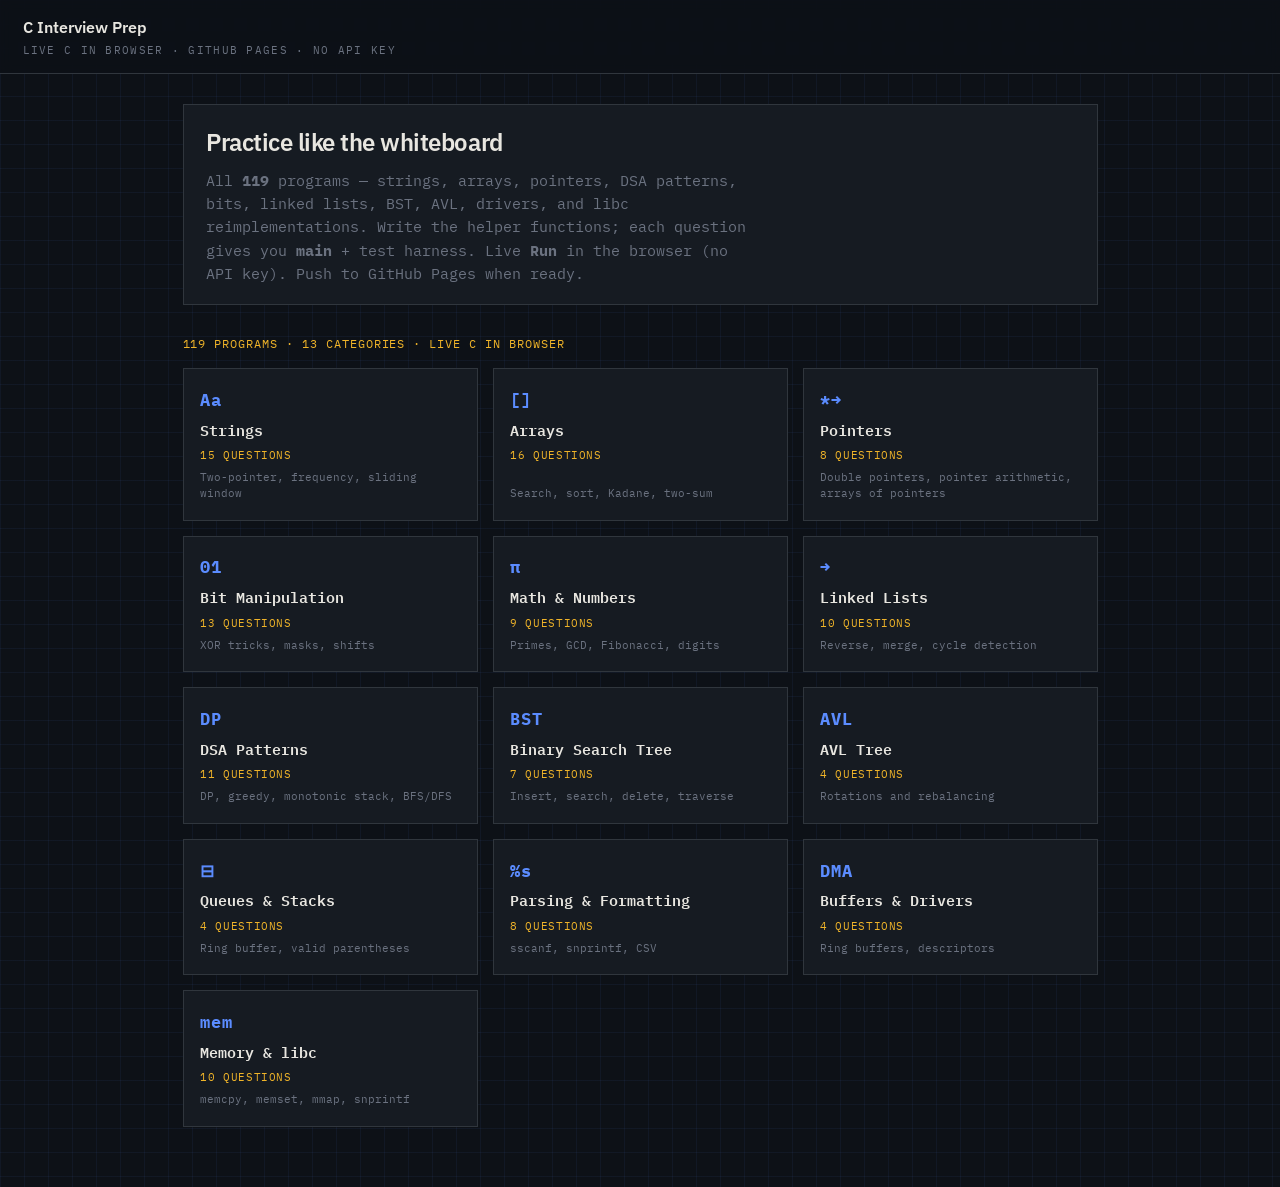
==== index.html @ f20a3ed8 "Fix visualization for pointer and DSA questions (v29). Use struct preprocessing in inline live trace" ====
<!DOCTYPE html>
<html lang="en">
<head>
  <meta charset="UTF-8">
  <meta name="viewport" content="width=device-width, initial-scale=1.0">
  <meta http-equiv="Cache-Control" content="no-cache, no-store, must-revalidate">
  <meta http-equiv="Pragma" content="no-cache">
  <meta http-equiv="Expires" content="0">
  <title>C Interview Prep</title>
  <link rel="stylesheet" href="css/style.css?v=29">
</head>
<body data-page="index">
  <header class="site-header">
    <div class="brand">
      <span class="brand-title">C Interview Prep</span>
      <span class="brand-sub">Live C in browser · GitHub Pages · no API key</span>
    </div>
  </header>

  <main class="landing-main">
    <section class="landing-intro">
      <h1>Practice like the whiteboard</h1>
      <p>
        All <strong>119</strong> programs — strings, arrays, pointers, DSA patterns, bits, linked lists, BST, AVL,
        drivers, and libc reimplementations. Write the helper functions; each question gives you <strong>main</strong> + test harness.
        Live <strong>Run</strong> in the browser (no API key). Push to GitHub Pages when ready.
      </p>
    </section>

    <p id="stats" class="stats-line">Loading…</p>
    <nav id="category-nav" class="category-nav" hidden>
      <a href="index.html" class="btn category-back">← All categories</a>
    </nav>
    <div id="category-grid"></div>
    <div id="question-list" hidden></div>
  </main>

  <script src="js/app.js?v=29"></script>
</body>
</html>
---- css/style.css ----
/* C Interview Prep — instrument readout theme */

@import url("https://fonts.googleapis.com/css2?family=IBM+Plex+Mono:wght@400;500;600&family=IBM+Plex+Sans:wght@400;500;600&display=swap");

:root {
  --bg: #0d1117;
  --bg-panel: #161b22;
  --bg-elevated: #1c2128;
  --text: #e8e6e0;
  --text-muted: #6b7280;
  --green: #39d98a;
  --red: #ff6b4a;
  --blue: #5b8cff;
  --amber: #f0b429;
  --border: #30363d;
  --grid: rgba(91, 140, 255, 0.06);
  --mono: "IBM Plex Mono", ui-monospace, monospace;
  --sans: "IBM Plex Sans", system-ui, sans-serif;
}

*,
*::before,
*::after {
  box-sizing: border-box;
}

html {
  font-size: 15px;
}

body {
  margin: 0;
  min-height: 100vh;
  background: var(--bg);
  background-image:
    linear-gradient(var(--grid) 1px, transparent 1px),
    linear-gradient(90deg, var(--grid) 1px, transparent 1px);
  background-size: 24px 24px;
  color: var(--text);
  font-family: var(--mono);
  line-height: 1.55;
}

h1, h2, h3, h4 {
  font-family: var(--sans);
  font-weight: 600;
  letter-spacing: -0.02em;
}

a {
  color: var(--blue);
  text-decoration: none;
}

a:hover {
  text-decoration: underline;
}

.site-header {
  display: flex;
  align-items: center;
  justify-content: space-between;
  flex-wrap: wrap;
  gap: 0.75rem;
  padding: 1rem 1.5rem;
  border-bottom: 1px solid var(--border);
  background: rgba(13, 17, 23, 0.92);
  backdrop-filter: blur(6px);
  position: sticky;
  top: 0;
  z-index: 10;
}

.q-nav {
  display: flex;
  align-items: center;
  gap: 0.5rem;
  margin-left: auto;
}

.nav-pos {
  font-size: 0.72rem;
  color: var(--text-muted);
  min-width: 4.5rem;
  text-align: center;
  letter-spacing: 0.06em;
}

.nav-btn {
  text-decoration: none;
  display: inline-flex;
  align-items: center;
}

.nav-btn.nav-disabled {
  opacity: 0.35;
  pointer-events: none;
}

@media (max-width: 600px) {
  .q-nav {
    width: 100%;
    justify-content: space-between;
    margin-left: 0;
  }
}

.brand {
  display: flex;
  flex-direction: column;
  gap: 0.15rem;
}

.brand-title {
  font-family: var(--sans);
  font-size: 1.05rem;
  font-weight: 600;
  color: var(--text);
}

.brand-sub {
  font-size: 0.72rem;
  color: var(--text-muted);
  text-transform: uppercase;
  letter-spacing: 0.12em;
}

.landing-main {
  max-width: 960px;
  margin: 0 auto;
  padding: 2rem 1.5rem 4rem;
}

.landing-intro {
  margin-bottom: 2rem;
  padding: 1.25rem 1.5rem;
  border: 1px solid var(--border);
  background: var(--bg-panel);
}

.landing-intro h1 {
  margin: 0 0 0.5rem;
  font-size: 1.6rem;
}

.landing-intro p {
  margin: 0;
  color: var(--text-muted);
  max-width: 60ch;
}

.stats-line {
  font-size: 0.8rem;
  color: var(--amber);
  margin-bottom: 1rem;
  text-transform: uppercase;
  letter-spacing: 0.08em;
}

.category-nav {
  margin-bottom: 1rem;
}

.category-back {
  font-size: 0.78rem;
  padding: 0.35rem 0.75rem;
}

.category-grid {
  display: grid;
  grid-template-columns: repeat(auto-fill, minmax(220px, 1fr));
  gap: 1rem;
}

.category-card {
  display: flex;
  flex-direction: column;
  gap: 0.35rem;
  padding: 1.25rem 1.1rem;
  border: 1px solid var(--border);
  background: var(--bg-panel);
  color: inherit;
  text-decoration: none;
  min-height: 8.5rem;
  transition: border-color 0.15s, background 0.15s, transform 0.12s;
}

.category-card:hover {
  border-color: var(--blue);
  background: var(--bg-elevated);
  transform: translateY(-2px);
  text-decoration: none;
}

.category-icon {
  font-family: var(--mono);
  font-size: 1.1rem;
  font-weight: 700;
  color: var(--blue);
  letter-spacing: 0.05em;
}

.category-title {
  font-size: 1rem;
  font-weight: 600;
  color: var(--text);
}

.category-count {
  font-size: 0.72rem;
  color: var(--amber);
  text-transform: uppercase;
  letter-spacing: 0.06em;
}

.category-blurb {
  font-size: 0.75rem;
  color: var(--text-muted);
  line-height: 1.4;
  margin-top: auto;
}

.section-group-single {
  margin-top: 0.25rem;
}

#question-list {
  display: flex;
  flex-direction: column;
  gap: 2rem;
}

.section-group {
  display: flex;
  flex-direction: column;
  gap: 0.75rem;
}

.section-heading {
  margin: 0;
  font-size: 0.78rem;
  text-transform: uppercase;
  letter-spacing: 0.12em;
  color: var(--amber);
  padding-bottom: 0.35rem;
  border-bottom: 1px solid var(--border);
}

.section-cards {
  display: grid;
  gap: 0.75rem;
}

.question-card {
  display: grid;
  grid-template-columns: 1fr auto;
  grid-template-rows: auto auto;
  gap: 0.35rem 1rem;
  padding: 1rem 1.25rem;
  border: 1px solid var(--border);
  background: var(--bg-panel);
  color: inherit;
  text-decoration: none;
  transition: border-color 0.15s, background 0.15s;
}

.question-card:hover {
  border-color: var(--blue);
  background: var(--bg-elevated);
  text-decoration: none;
}

.card-pattern {
  grid-column: 1;
  font-size: 0.72rem;
  color: var(--blue);
  text-transform: uppercase;
  letter-spacing: 0.1em;
}

.card-title {
  grid-column: 1;
  font-family: var(--sans);
  font-size: 1.05rem;
}

.card-difficulty {
  grid-column: 2;
  grid-row: 1 / span 2;
  align-self: center;
  font-size: 0.72rem;
  padding: 0.2rem 0.55rem;
  border: 1px solid var(--border);
  text-transform: uppercase;
}

.diff-easy { color: var(--green); border-color: rgba(57, 217, 138, 0.35); }
.diff-medium { color: var(--amber); border-color: rgba(240, 180, 41, 0.35); }
.diff-hard { color: var(--red); border-color: rgba(255, 107, 74, 0.35); }

.practice-layout {
  display: grid;
  grid-template-columns: minmax(280px, 42%) 1fr;
  min-height: calc(100vh - 57px);
}

@media (max-width: 900px) {
  .practice-layout {
    grid-template-columns: 1fr;
  }
}

.spec-pane {
  border-right: 1px solid var(--border);
  background: var(--bg-panel);
  overflow-y: auto;
  max-height: calc(100vh - 57px);
}

.work-pane {
  display: flex;
  flex-direction: column;
  min-height: calc(100vh - 57px);
}

.q-header {
  padding: 1.25rem 1.5rem 0.75rem;
  border-bottom: 1px solid var(--border);
}

.q-header h1 {
  margin: 0 0 0.5rem;
  font-size: 1.35rem;
}

.q-meta {
  display: flex;
  flex-wrap: wrap;
  gap: 0.4rem;
}

.tag {
  font-size: 0.68rem;
  padding: 0.15rem 0.45rem;
  border: 1px solid var(--border);
  text-transform: uppercase;
  letter-spacing: 0.06em;
}

.tag.muted {
  color: var(--text-muted);
  text-transform: none;
  letter-spacing: 0;
}

#q-spec {
  padding: 0.75rem 1.5rem 2rem;
}

.spec-section {
  margin-bottom: 1.5rem;
}

.spec-section-glance {
  padding: 0.85rem 1rem;
  border: 1px solid rgba(240, 180, 41, 0.35);
  background: rgba(240, 180, 41, 0.06);
  border-radius: 2px;
}

.spec-section-glance h3 {
  color: var(--green);
}

.spec-section h3 {
  font-size: 0.85rem;
  text-transform: uppercase;
  letter-spacing: 0.08em;
  color: var(--amber);
  margin: 0 0 0.6rem;
}

.spec-section p {
  margin: 0 0 0.75rem;
  color: var(--text);
  line-height: 1.65;
}

.spec-list {
  margin: 0 0 0.85rem;
  padding-left: 1.1rem;
  color: var(--text);
}

.spec-list li {
  margin-bottom: 0.45rem;
  line-height: 1.55;
}

.spec-list li::marker {
  color: var(--blue);
}

.spec-glance {
  list-style: none;
  padding-left: 0;
}

.spec-glance li {
  padding: 0.35rem 0;
  border-bottom: 1px solid rgba(48, 54, 61, 0.6);
}

.spec-glance li:last-child {
  border-bottom: none;
}

.spec-steps {
  margin: 0.5rem 0 0.85rem;
  padding: 0;
  list-style: none;
  counter-reset: spec-step;
}

.spec-steps li {
  display: grid;
  grid-template-columns: auto 1fr;
  gap: 0.65rem;
  align-items: start;
  margin-bottom: 0.55rem;
  padding: 0.45rem 0.55rem;
  background: rgba(91, 140, 255, 0.05);
  border-left: 2px solid var(--blue);
  line-height: 1.55;
}

.step-badge {
  display: inline-flex;
  align-items: center;
  justify-content: center;
  min-width: 1.35rem;
  height: 1.35rem;
  font-size: 0.68rem;
  font-weight: 600;
  color: var(--blue);
  border: 1px solid rgba(91, 140, 255, 0.45);
  background: rgba(91, 140, 255, 0.1);
}

.trace-pre {
  margin: 0.5rem 0 0.85rem;
  padding: 0.75rem 0.85rem;
  background: var(--bg);
  border: 1px solid var(--border);
  overflow-x: auto;
  font-size: 0.78rem;
  line-height: 1.5;
  white-space: pre-wrap;
}

.spec-section code {
  font-size: 0.82em;
  color: var(--green);
  background: rgba(57, 217, 138, 0.08);
  padding: 0.05rem 0.3rem;
}

.code-block {
  margin: 0.5rem 0;
  padding: 0.85rem 1rem;
  background: var(--bg);
  border: 1px solid var(--border);
  overflow-x: auto;
  font-size: 0.82rem;
}

.trace-table {
  width: 100%;
  border-collapse: collapse;
  font-size: 0.78rem;
  margin: 0.5rem 0;
}

.trace-table th,
.trace-table td {
  border: 1px solid var(--border);
  padding: 0.35rem 0.5rem;
  text-align: left;
}

.trace-table th {
  background: var(--bg);
  color: var(--text-muted);
}

#pointer-tape {
  padding: 0.75rem 1rem 0;
}

#pointer-tape[hidden] {
  display: none;
}

/* ── Execution Studio visualizer ─────────────────────────── */

.viz-studio {
  border: 1px solid rgba(91, 140, 255, 0.35);
  background: linear-gradient(165deg, rgba(13, 17, 23, 0.98) 0%, rgba(22, 27, 34, 0.98) 100%);
  border-radius: 3px;
  overflow: hidden;
  box-shadow: 0 4px 24px rgba(0, 0, 0, 0.35);
}

.viz-topbar {
  display: flex;
  align-items: center;
  gap: 0.65rem;
  flex-wrap: wrap;
  padding: 0.55rem 0.85rem;
  border-bottom: 1px solid var(--border);
  background: rgba(91, 140, 255, 0.07);
}

.viz-brand {
  font-family: var(--sans);
  font-size: 0.72rem;
  font-weight: 600;
  text-transform: uppercase;
  letter-spacing: 0.14em;
  color: var(--blue);
}

.viz-step-pill {
  font-size: 0.68rem;
  padding: 0.15rem 0.5rem;
  border: 1px solid rgba(240, 180, 41, 0.45);
  color: var(--amber);
  background: rgba(240, 180, 41, 0.08);
}

.viz-phase {
  margin-left: auto;
  font-size: 0.68rem;
  color: var(--text-muted);
  text-transform: uppercase;
  letter-spacing: 0.08em;
}

.viz-body {
  padding: 0.75rem;
}

.viz-split {
  display: grid;
  grid-template-columns: minmax(200px, 42%) 1fr;
  gap: 0.75rem;
  align-items: start;
}

.viz-split-single {
  grid-template-columns: 1fr;
}

@media (max-width: 800px) {
  .viz-split {
    grid-template-columns: 1fr;
  }
}

.viz-code-rail {
  border: 1px solid var(--border);
  background: #0a0e14;
  overflow: hidden;
}

.viz-code-title {
  padding: 0.4rem 0.65rem;
  font-size: 0.65rem;
  text-transform: uppercase;
  letter-spacing: 0.1em;
  color: var(--text-muted);
  border-bottom: 1px solid var(--border);
}

.viz-code {
  margin: 0;
  padding: 0.5rem 0;
  font-size: 0.72rem;
  line-height: 1.45;
}

.viz-code-line {
  padding: 0.12rem 0.5rem 0.12rem 0;
  white-space: pre;
  color: var(--text-muted);
}

.viz-ln {
  display: inline-block;
  width: 1.6rem;
  text-align: right;
  margin-right: 0.5rem;
  color: rgba(107, 114, 128, 0.7);
  user-select: none;
}

.viz-line-prev {
  background: rgba(57, 217, 138, 0.12);
  color: var(--green);
  border-left: 3px solid var(--green);
}

.viz-line-curr {
  background: rgba(255, 95, 86, 0.12);
  color: #ff8d85;
  border-left: 3px solid #ff5f56;
}

.viz-code-legend {
  display: flex;
  gap: 0.75rem;
  padding: 0.35rem 0.65rem;
  font-size: 0.62rem;
  color: var(--text-muted);
  border-top: 1px solid var(--border);
}

.viz-leg-prev::before {
  content: " ";
  display: inline-block;
  width: 0.5rem;
  height: 0.5rem;
  background: var(--green);
  margin-right: 0.25rem;
  vertical-align: middle;
}

.viz-leg-curr::before {
  content: " ";
  display: inline-block;
  width: 0.5rem;
  height: 0.5rem;
  background: var(--amber);
  margin-right: 0.25rem;
  vertical-align: middle;
}

.viz-memory {
  border: 1px solid var(--border);
  background: rgba(10, 14, 20, 0.85);
  padding: 0.65rem;
  display: flex;
  flex-direction: column;
  gap: 0.65rem;
}

.viz-state-split {
  display: grid;
  grid-template-columns: minmax(160px, 0.95fr) minmax(200px, 1.05fr);
  gap: 0.65rem;
  align-items: start;
}

.viz-stack-pane,
.viz-mem-pane {
  min-width: 0;
  border: 1px solid rgba(48, 54, 61, 0.6);
  border-radius: 4px;
  padding: 0.5rem;
  background: rgba(0, 0, 0, 0.15);
  max-height: 52vh;
  overflow: auto;
}

.viz-mem-pane .viz-array-grid {
  display: flex;
  flex-wrap: wrap;
  gap: 0.35rem;
}

.viz-mem-empty {
  margin: 0;
  font-size: 0.72rem;
  color: var(--text-muted);
  font-style: italic;
}

.viz-output-pane {
  border-top: 1px solid var(--border);
  padding-top: 0.5rem;
}

.viz-stack-label {
  font-size: 0.62rem;
  letter-spacing: 0.14em;
  text-transform: uppercase;
  color: var(--text-muted);
  margin-bottom: 0.45rem;
}

.viz-frame {
  border: 1px solid rgba(91, 140, 255, 0.25);
  background: rgba(91, 140, 255, 0.04);
  padding: 0.55rem;
}

.viz-frame-head {
  font-size: 0.72rem;
  font-weight: 600;
  color: var(--blue);
  margin-bottom: 0.5rem;
  padding-bottom: 0.35rem;
  border-bottom: 1px dashed rgba(91, 140, 255, 0.25);
}

.viz-var-row {
  display: grid;
  grid-template-columns: 4.5rem 3.5rem 1fr;
  gap: 0.35rem;
  align-items: center;
  padding: 0.25rem 0;
  font-size: 0.72rem;
  border-bottom: 1px solid rgba(48, 54, 61, 0.5);
}

.viz-var-name {
  color: var(--text);
  font-weight: 500;
}

.viz-var-type {
  color: var(--text-muted);
  font-size: 0.65rem;
}

.viz-var-val {
  color: var(--green);
  font-weight: 600;
}

.viz-var-pointer {
  color: var(--blue);
  font-style: italic;
}

.viz-array-block {
  position: relative;
  margin: 0.65rem 0;
  padding: 0.65rem 0.35rem 0.35rem;
  border: 1px solid rgba(57, 217, 138, 0.25);
  background: rgba(57, 217, 138, 0.03);
}

.viz-array-caption {
  font-size: 0.62rem;
  color: var(--text-muted);
  margin-bottom: 0.45rem;
  text-transform: uppercase;
  letter-spacing: 0.08em;
}

.viz-array-indices,
.viz-array-cells,
.viz-array-types {
  display: flex;
  gap: 0.25rem;
  flex-wrap: wrap;
  justify-content: flex-start;
}

.viz-array-grid {
  display: flex;
  gap: 0.35rem;
  flex-wrap: wrap;
  align-items: flex-end;
}

.viz-array-col {
  display: flex;
  flex-direction: column;
  align-items: center;
  gap: 0.2rem;
  min-width: 2.35rem;
}

.viz-ptr-slot {
  min-height: 1.35rem;
  width: 100%;
  display: flex;
  flex-direction: column;
  align-items: center;
  justify-content: flex-end;
  gap: 0.1rem;
}

.viz-ptr-badge {
  font-size: 0.55rem;
  font-weight: 600;
  text-transform: uppercase;
  letter-spacing: 0.04em;
  padding: 0.12rem 0.28rem;
  border-radius: 2px;
  white-space: nowrap;
  line-height: 1.2;
}

.viz-ptr-left {
  color: var(--blue);
  background: rgba(91, 140, 255, 0.15);
  border: 1px solid rgba(91, 140, 255, 0.5);
}

.viz-ptr-right {
  color: var(--green);
  background: rgba(57, 217, 138, 0.12);
  border: 1px solid rgba(57, 217, 138, 0.45);
}

.viz-ptr-meet {
  color: var(--amber);
  background: rgba(240, 180, 41, 0.12);
  border: 1px solid rgba(240, 180, 41, 0.45);
}

.viz-ptr-low { color: var(--blue); background: rgba(91, 140, 255, 0.12); border: 1px solid rgba(91, 140, 255, 0.4); }
.viz-ptr-mid { color: var(--amber); background: rgba(240, 180, 41, 0.12); border: 1px solid rgba(240, 180, 41, 0.4); }
.viz-ptr-high { color: var(--green); background: rgba(57, 217, 138, 0.12); border: 1px solid rgba(57, 217, 138, 0.4); }

.viz-array-col .viz-idx {
  margin-bottom: 0.05rem;
}

.viz-array-col .viz-cell {
  width: 100%;
  box-sizing: border-box;
}

.viz-array-indices {
  margin-bottom: 0.2rem;
}

.viz-idx {
  min-width: 2rem;
  text-align: center;
  font-size: 0.62rem;
  color: var(--text-muted);
}

.viz-cell {
  min-width: 2.1rem;
  text-align: center;
  padding: 0.35rem 0.45rem;
  border: 1px solid var(--border);
  background: var(--bg-panel);
  font-size: 0.78rem;
  transition: border-color 0.15s, box-shadow 0.15s;
}

.viz-cell-left {
  border-color: var(--blue);
  box-shadow: 0 0 0 2px rgba(91, 140, 255, 0.35);
  color: var(--blue);
}

.viz-cell-right {
  border-color: var(--green);
  box-shadow: 0 0 0 2px rgba(57, 217, 138, 0.35);
  color: var(--green);
}

.viz-cell-meet {
  border-color: var(--amber);
  box-shadow: 0 0 0 2px rgba(240, 180, 41, 0.45);
  color: var(--amber);
}

.viz-cell-low { border-color: var(--blue); color: var(--blue); }
.viz-cell-mid { border-color: var(--amber); box-shadow: 0 0 0 2px rgba(240, 180, 41, 0.35); color: var(--amber); }
.viz-cell-high { border-color: var(--green); color: var(--green); }

.viz-type-tag {
  min-width: 2.1rem;
  text-align: center;
  font-size: 0.58rem;
  color: var(--text-muted);
}

.viz-locals {
  margin-top: 0.5rem;
}

.viz-narration {
  padding: 0.65rem 0.85rem;
  font-size: 0.78rem;
  line-height: 1.5;
  color: var(--text);
  border-top: 1px solid var(--border);
  background: rgba(240, 180, 41, 0.05);
  border-left: 3px solid var(--amber);
}

.viz-tree-panel .viz-tree-canvas {
  display: flex;
  flex-direction: column;
  gap: 0.45rem;
  align-items: center;
  padding: 0.5rem;
}

.viz-tree-row {
  display: flex;
  gap: 0.45rem;
  flex-wrap: wrap;
  justify-content: center;
}

.viz-tree-node {
  min-width: 2rem;
  padding: 0.35rem 0.55rem;
  border: 1px solid var(--border);
  background: var(--bg-panel);
  text-align: center;
}

.viz-tree-new {
  border-color: var(--amber);
  color: var(--amber);
  box-shadow: 0 0 0 1px var(--amber);
}

.viz-tree-null { opacity: 0.3; border-style: dashed; }

/* ── AVL tree nodes ─────────────────────────────────────── */

.viz-avl-canvas { gap: 0.65rem; }

.viz-avl-node {
  display: flex;
  flex-direction: column;
  gap: 0.15rem;
  min-width: 3.5rem;
  padding: 0.35rem 0.5rem;
  border-radius: 4px;
}

.viz-avl-id {
  font-weight: 700;
  font-size: 0.85rem;
  color: var(--blue);
}

.viz-avl-meta {
  font-size: 0.58rem;
  color: var(--text-muted);
  font-family: var(--mono);
}

.viz-avl-hot {
  border-color: var(--amber);
  box-shadow: 0 0 0 2px rgba(240, 180, 41, 0.3);
}

.viz-avl-tilt {
  border-color: rgba(91, 140, 255, 0.6);
}

.viz-avl-unbalanced {
  border-color: #ff5f56;
  box-shadow: 0 0 0 2px rgba(255, 95, 86, 0.35);
  color: #ff5f56;
}

.viz-avl-pivot {
  border-color: var(--amber);
  background: rgba(240, 180, 41, 0.12);
}

.viz-avl-legend {
  display: flex;
  flex-wrap: wrap;
  gap: 0.5rem 0.75rem;
  margin-top: 0.5rem;
  font-size: 0.62rem;
  color: var(--text-muted);
}

.viz-avl-legend-item {
  display: flex;
  align-items: center;
  gap: 0.25rem;
}

.viz-avl-swatch {
  width: 0.65rem;
  height: 0.65rem;
  border: 1px solid var(--border);
  border-radius: 2px;
}

.viz-avl-swatch.viz-avl-tilt { border-color: rgba(91, 140, 255, 0.6); }
.viz-avl-swatch.viz-avl-unbalanced { border-color: #ff5f56; background: rgba(255, 95, 86, 0.2); }
.viz-avl-swatch.viz-avl-pivot { border-color: var(--amber); background: rgba(240, 180, 41, 0.25); }

.viz-list-canvas {
  display: flex;
  flex-wrap: wrap;
  align-items: center;
  gap: 0.35rem;
  padding: 0.5rem;
}

.viz-list-box {
  padding: 0.4rem 0.65rem;
  border: 1px solid var(--border);
  background: var(--bg-panel);
}

.viz-list-curr {
  border-color: var(--blue);
  box-shadow: 0 0 0 2px rgba(91, 140, 255, 0.35);
  color: var(--blue);
}

.viz-list-link { color: var(--text-muted); font-size: 0.72rem; }
.viz-list-null { font-size: 0.62rem; color: var(--text-muted); text-transform: uppercase; }

/* ── Linked-list heap nodes ─────────────────────────────── */

.viz-ll-canvas {
  display: flex;
  flex-wrap: wrap;
  align-items: center;
  gap: 0.25rem 0.35rem;
  padding: 0.35rem 0;
}

.viz-ll-row-label {
  font-size: 0.62rem;
  text-transform: uppercase;
  letter-spacing: 0.08em;
  color: var(--amber);
  margin: 0.35rem 0 0.15rem;
}

.viz-ll-node {
  position: relative;
  border: 1px solid rgba(91, 140, 255, 0.35);
  background: rgba(13, 17, 23, 0.95);
  border-radius: 4px;
  min-width: 5.5rem;
  padding: 0.35rem 0.45rem 0.4rem;
}

.viz-ll-dummy {
  border-style: dashed;
  border-color: rgba(240, 180, 41, 0.45);
}

.viz-ll-hot {
  border-color: var(--amber);
  box-shadow: 0 0 0 2px rgba(240, 180, 41, 0.25);
}

.viz-ll-removed {
  opacity: 0.45;
  border-color: #ff5f56;
  text-decoration: line-through;
}

.viz-ll-ptr-slot {
  min-height: 1.1rem;
  display: flex;
  flex-wrap: wrap;
  gap: 0.15rem;
  margin-bottom: 0.15rem;
}

.viz-ll-ptr-badge {
  font-size: 0.55rem;
  padding: 0.05rem 0.3rem;
  border-radius: 3px;
  font-weight: 600;
  text-transform: lowercase;
}

.viz-ll-node-head {
  font-size: 0.62rem;
  color: var(--blue);
  font-weight: 600;
  margin-bottom: 0.25rem;
  padding-bottom: 0.2rem;
  border-bottom: 1px dashed rgba(91, 140, 255, 0.25);
}

.viz-ll-row {
  display: flex;
  justify-content: space-between;
  gap: 0.5rem;
  font-size: 0.68rem;
  padding: 0.12rem 0;
}

.viz-ll-row span:first-child {
  color: var(--text-muted);
  font-size: 0.6rem;
  text-transform: uppercase;
}

.viz-ll-val {
  color: var(--green);
  font-weight: 600;
  font-family: var(--mono);
}

.viz-ll-edge {
  color: var(--text-muted);
  font-size: 1rem;
  font-weight: 700;
  padding: 0 0.1rem;
}

.viz-ll-merge-out {
  margin: 0.5rem 0 0;
  font-size: 0.72rem;
  color: var(--green);
  font-family: var(--mono);
}

#btn-prev-step {
  border-color: rgba(91, 140, 255, 0.35);
  color: var(--blue);
}

#btn-prev-step:hover {
  border-color: var(--blue);
}

.viz-expected-box {
  margin: 0.5rem 0 0;
  padding: 0.6rem 0.75rem;
  background: var(--bg);
  border: 1px solid var(--border);
  font-size: 0.75rem;
  color: var(--green);
  white-space: pre-wrap;
}

.viz-focus-text {
  margin: 0.5rem 0 0;
  font-size: 0.78rem;
  line-height: 1.55;
  color: var(--text);
}

.viz-bit-row {
  display: flex;
  gap: 0.25rem;
  flex-wrap: wrap;
  margin-bottom: 0.35rem;
}

.viz-bit {
  display: flex;
  flex-direction: column;
  align-items: center;
  min-width: 1.5rem;
  padding: 0.25rem;
  border: 1px solid var(--border);
  font-size: 0.85rem;
  background: var(--bg-panel);
}

.viz-bit small {
  font-size: 0.55rem;
  color: var(--text-muted);
}

.viz-bit-on {
  border-color: var(--amber);
  color: var(--amber);
  background: rgba(240, 180, 41, 0.1);
}

.viz-bit-pos {
  border-color: var(--green);
  box-shadow: 0 0 0 2px var(--green);
  color: var(--green);
  background: rgba(63, 185, 80, 0.12);
}

.viz-reg-block {
  margin-bottom: 0.75rem;
}

.viz-reg-row {
  margin-bottom: 0.65rem;
  padding-bottom: 0.55rem;
  border-bottom: 1px solid var(--border);
}

.viz-reg-row:last-child {
  border-bottom: none;
  margin-bottom: 0;
  padding-bottom: 0;
}

.viz-reg-head {
  display: flex;
  align-items: baseline;
  justify-content: space-between;
  gap: 0.5rem;
  margin-bottom: 0.35rem;
}

.viz-reg-name {
  font-family: var(--mono);
  font-size: 0.82rem;
  color: var(--blue);
}

.viz-reg-meta {
  font-family: var(--mono);
  font-size: 0.72rem;
  color: var(--text-muted);
}

.viz-reg-dec {
  color: var(--text);
}

.viz-reg-hex {
  color: var(--amber);
}

.viz-reg-note {
  margin-top: 0.45rem;
  font-size: 0.68rem;
  color: var(--text-muted);
}

.memory-tape {
  border: 1px solid var(--border);
  background: var(--bg);
  padding: 0.85rem 1rem;
}

.tape-label {
  font-size: 0.68rem;
  color: var(--text-muted);
  text-transform: uppercase;
  letter-spacing: 0.12em;
  margin-bottom: 0.65rem;
}

.tape-row {
  display: flex;
  gap: 0.35rem;
  flex-wrap: wrap;
  margin-bottom: 0.35rem;
}

.cell {
  min-width: 2rem;
  text-align: center;
  padding: 0.35rem 0.5rem;
  border: 1px solid var(--border);
  background: var(--bg-panel);
}

.cell.ptr-left {
  border-color: var(--blue);
  box-shadow: 0 0 0 1px var(--blue);
  color: var(--blue);
}

.cell.ptr-right {
  border-color: var(--green);
  box-shadow: 0 0 0 1px var(--green);
  color: var(--green);
}

.cell.ptr-low { border-color: var(--blue); color: var(--blue); }
.cell.ptr-mid { border-color: var(--amber); color: var(--amber); box-shadow: 0 0 0 1px var(--amber); }
.cell.ptr-high { border-color: var(--green); color: var(--green); }

.idx {
  min-width: 2rem;
  text-align: center;
  font-size: 0.68rem;
  color: var(--text-muted);
}

.tape-pointers {
  display: flex;
  gap: 1rem;
  margin-top: 0.5rem;
  font-size: 0.75rem;
}

.ptr-tag.left { color: var(--blue); }
.ptr-tag.right { color: var(--green); }
.ptr-tag.low { color: var(--blue); }
.ptr-tag.mid { color: var(--amber); }
.ptr-tag.high { color: var(--green); }

.tape-note {
  margin-top: 0.5rem;
  font-size: 0.78rem;
  color: var(--text-muted);
  border-left: 2px solid var(--amber);
  padding-left: 0.6rem;
}

.tree-wrap {
  display: flex;
  flex-direction: column;
  gap: 0.45rem;
  align-items: center;
  padding: 0.5rem 0;
}

.tree-level {
  display: flex;
  gap: 0.5rem;
  flex-wrap: wrap;
  justify-content: center;
}

.tree-node {
  min-width: 2.1rem;
  text-align: center;
  padding: 0.35rem 0.55rem;
  border: 1px solid var(--border);
  background: var(--bg-panel);
  border-radius: 2px;
}

.tree-node.tree-new {
  border-color: var(--amber);
  color: var(--amber);
  box-shadow: 0 0 0 1px var(--amber);
}

.tree-node.tree-empty {
  opacity: 0.25;
  border-style: dashed;
}

.list-row {
  display: flex;
  flex-wrap: wrap;
  align-items: center;
  gap: 0.35rem;
}

.list-node {
  padding: 0.35rem 0.65rem;
  border: 1px solid var(--border);
  background: var(--bg-panel);
}

.list-node.list-active {
  border-color: var(--blue);
  color: var(--blue);
  box-shadow: 0 0 0 1px var(--blue);
}

.list-arrow {
  color: var(--text-muted);
  font-size: 0.85rem;
}

.list-null {
  font-size: 0.72rem;
  color: var(--text-muted);
  text-transform: uppercase;
  letter-spacing: 0.08em;
}

#btn-visualize {
  border-color: rgba(240, 180, 41, 0.45);
  color: var(--amber);
}

#btn-visualize:hover {
  border-color: var(--amber);
  color: var(--amber);
}

.toolbar {
  display: flex;
  flex-wrap: wrap;
  gap: 0.5rem;
  padding: 0.75rem 1.5rem;
  border-bottom: 1px solid var(--border);
  background: var(--bg-elevated);
}

.btn {
  font-family: var(--mono);
  font-size: 0.78rem;
  padding: 0.45rem 0.85rem;
  border: 1px solid var(--border);
  background: var(--bg-panel);
  color: var(--text);
  cursor: pointer;
  text-transform: uppercase;
  letter-spacing: 0.06em;
}

.btn:hover {
  border-color: var(--blue);
  color: var(--blue);
}

.btn:disabled {
  opacity: 0.45;
  cursor: not-allowed;
}

.btn-primary {
  background: rgba(91, 140, 255, 0.12);
  border-color: var(--blue);
  color: var(--blue);
}

.btn-primary:hover {
  background: rgba(91, 140, 255, 0.22);
}

#editor {
  flex: 1;
  min-height: 220px;
  width: 100%;
  resize: vertical;
  border: none;
  border-bottom: 1px solid var(--border);
  padding: 1rem 1.25rem;
  background: #0a0e14;
  color: var(--green);
  font-family: var(--mono);
  font-size: 0.85rem;
  line-height: 1.5;
  tab-size: 4;
}

#editor:focus {
  outline: none;
  box-shadow: inset 0 0 0 1px var(--blue);
}

.output-section {
  padding: 0 1.5rem 1.5rem;
}

.output-section h2 {
  font-size: 0.78rem;
  text-transform: uppercase;
  letter-spacing: 0.1em;
  color: var(--text-muted);
  margin: 1rem 0 0.5rem;
}

.console-out {
  min-height: 5rem;
  max-height: 200px;
  overflow: auto;
  padding: 0.85rem 1rem;
  background: #0a0e14;
  border: 1px solid var(--border);
  white-space: pre-wrap;
  font-size: 0.82rem;
}

.console-out.pending { color: var(--amber); }
.console-out.ok { color: var(--green); }
.console-out.err { color: var(--red); }

#algorithm-panel {
  margin: 0 1.5rem 1rem;
  padding: 1rem;
  border: 1px dashed var(--amber);
  background: rgba(240, 180, 41, 0.05);
}

#algorithm-panel[hidden] {
  display: none;
}

.algorithm-body {
  font-size: 0.85rem;
  color: var(--text);
}

.diff-table {
  width: 100%;
  border-collapse: collapse;
  font-size: 0.78rem;
  margin-top: 0.5rem;
}

.diff-table th,
.diff-table td {
  border: 1px solid var(--border);
  padding: 0.35rem 0.5rem;
}

.diff-table tr.match td:last-child { color: var(--green); }
.diff-table tr.mismatch { background: rgba(255, 107, 74, 0.08); }
.diff-table tr.mismatch td:last-child { color: var(--red); }

.verdict {
  margin-top: 0.75rem;
  padding: 0.6rem 0.85rem;
  font-size: 0.82rem;
  border: 1px solid;
}

.verdict.pass {
  color: var(--green);
  border-color: rgba(57, 217, 138, 0.4);
  background: rgba(57, 217, 138, 0.08);
}

.verdict.fail {
  color: var(--red);
  border-color: rgba(255, 107, 74, 0.4);
  background: rgba(255, 107, 74, 0.08);
}

.config-hint {
  font-size: 0.75rem;
  color: var(--text-muted);
  padding: 0.75rem 1.5rem;
  border-top: 1px solid var(--border);
}

.config-hint code {
  color: var(--amber);
}

.btn-settings {
  margin-left: auto;
  flex-shrink: 0;
}

#settings-backdrop {
  position: fixed;
  inset: 0;
  z-index: 100;
  background: rgba(0, 0, 0, 0.65);
  display: flex;
  align-items: center;
  justify-content: center;
  padding: 1rem;
}

#settings-backdrop[hidden] {
  display: none;
}

.settings-panel {
  width: min(100%, 420px);
  max-height: 90vh;
  overflow-y: auto;
  padding: 1.25rem 1.5rem;
  border: 1px solid var(--border);
  background: var(--bg-panel);
}

.settings-panel h2 {
  margin: 0 0 0.75rem;
  font-size: 1.1rem;
}

.settings-help {
  font-size: 0.82rem;
  color: var(--text-muted);
  margin: 0 0 0.75rem;
}

.settings-label {
  display: block;
  font-size: 0.72rem;
  text-transform: uppercase;
  letter-spacing: 0.08em;
  color: var(--text-muted);
  margin-bottom: 0.35rem;
}

.settings-input {
  width: 100%;
  padding: 0.6rem 0.75rem;
  border: 1px solid var(--border);
  background: var(--bg);
  color: var(--text);
  font-family: var(--mono);
  font-size: 0.85rem;
  margin-bottom: 1rem;
}

.settings-actions {
  display: flex;
  flex-wrap: wrap;
  gap: 0.5rem;
}

.settings-status {
  margin: 0.75rem 0 0;
  font-size: 0.78rem;
  color: var(--green);
}

.question-nav-bar {
  display: flex;
  align-items: center;
  justify-content: space-between;
  gap: 0.75rem;
  padding: 0.85rem 1.5rem;
  border-bottom: 1px solid var(--border);
  background: rgba(91, 140, 255, 0.08);
}

.question-nav-bar .nav-pos {
  font-size: 0.8rem;
  color: var(--amber);
  font-weight: 600;
}

.mobile-nav-footer {
  display: none;
  position: fixed;
  bottom: 0;
  left: 0;
  right: 0;
  z-index: 20;
  padding: 0.65rem 1rem;
  gap: 0.5rem;
  border-top: 1px solid var(--border);
  background: rgba(13, 17, 23, 0.96);
  align-items: center;
  justify-content: space-between;
}

@media (max-width: 900px) {
  .mobile-nav-footer {
    display: flex;
  }

  .work-pane {
    padding-bottom: 4rem;
  }

  .site-header .q-nav {
    display: none;
  }
}

/* ── Execution Studio full page ─────────────────────────── */

.studio-main {
  max-width: 1240px;
  margin: 0 auto;
  padding: 1rem 1.25rem 2.5rem;
}

.studio-head {
  display: flex;
  align-items: center;
  justify-content: space-between;
  gap: 1rem;
  flex-wrap: wrap;
  margin-bottom: 0.6rem;
}

.studio-head h1 {
  font-size: 1.15rem;
  margin: 0;
}

.studio-tabs {
  display: flex;
  gap: 0.4rem;
}

.studio-tabs[hidden] {
  display: none;
}

.studio-tab-active {
  border-color: var(--accent);
  color: var(--accent);
  background: rgba(88, 166, 255, 0.1);
}

.studio-msg {
  font-size: 0.78rem;
  color: var(--text-muted);
  margin: 0 0 0.75rem;
}

.studio-msg strong,
.studio-msg em {
  color: var(--text);
}

.studio-controls {
  display: flex;
  align-items: center;
  gap: 0.45rem;
  flex-wrap: wrap;
  padding: 0.55rem 0.7rem;
  margin-bottom: 0.9rem;
  border: 1px solid var(--border);
  border-radius: 8px;
  background: var(--bg-alt);
  position: sticky;
  top: 0.5rem;
  z-index: 10;
}

.studio-controls .btn {
  padding: 0.3rem 0.65rem;
}

#ctl-slider {
  flex: 1;
  min-width: 140px;
  accent-color: var(--accent);
}

.studio-step-label {
  font-size: 0.72rem;
  color: var(--text-muted);
  font-variant-numeric: tabular-nums;
  min-width: 4.2rem;
  text-align: center;
}

.studio-speed {
  background: var(--bg);
  color: var(--text);
  border: 1px solid var(--border);
  border-radius: 6px;
  padding: 0.28rem 0.4rem;
  font-size: 0.72rem;
}

.studio-full .viz-body {
  max-height: none;
}

.studio-split {
  grid-template-columns: minmax(320px, 1.1fr) minmax(300px, 1fr);
}

.studio-code-rail {
  max-height: 65vh;
  overflow: auto;
}

.studio-code-rail .viz-code {
  font-size: 0.78rem;
}

.studio-code-rail .viz-ln {
  width: 2rem;
}

.studio-output {
  margin: 0;
  padding: 0.5rem 0.65rem;
  border: 1px solid var(--border);
  border-radius: 6px;
  background: #0a0e14;
  color: var(--green);
  font-size: 0.74rem;
  white-space: pre-wrap;
  max-height: 9rem;
  overflow: auto;
}

@media (max-width: 900px) {
  .studio-split {
    grid-template-columns: 1fr;
  }

  .studio-code-rail {
    max-height: 40vh;
  }

  .viz-state-split {
    grid-template-columns: 1fr;
  }

  .viz-stack-pane,
  .viz-mem-pane {
    max-height: 35vh;
  }
}

/* ── Trace step change indicators ───────────────────────── */

.viz-arr-slot {
  display: inline-block;
  width: 1.5rem;
  text-align: right;
  user-select: none;
}

.viz-arr-prev {
  color: var(--green);
  font-weight: 700;
}

.viz-arr-next {
  color: #ff5f56;
  font-weight: 700;
}

.viz-line-curr .viz-arr-next {
  animation: viz-arr-pulse 1.2s ease-in-out infinite;
}

@keyframes viz-arr-pulse {
  0%, 100% { opacity: 1; }
  50% { opacity: 0.35; }
}

.viz-legend-prev { color: var(--green); }
.viz-legend-next { color: #ff5f56; }

.viz-var-changed {
  background: rgba(240, 180, 41, 0.1);
}

.viz-var-changed .viz-var-val {
  color: var(--amber);
  font-weight: 700;
}

.viz-chg-dot {
  color: var(--amber);
  font-size: 0.55rem;
  margin-left: 0.35rem;
  vertical-align: middle;
  animation: viz-arr-pulse 1.2s ease-in-out infinite;
}

.viz-cell-changed {
  border-color: var(--amber) !important;
  background: rgba(240, 180, 41, 0.22) !important;
  color: var(--amber) !important;
  font-weight: 700;
}

.viz-narr-prev { color: var(--green); font-weight: 600; }
.viz-narr-next { color: #ff5f56; font-weight: 600; }

.viz-narration code {
  background: rgba(255, 255, 255, 0.06);
  padding: 0.05rem 0.35rem;
  border-radius: 4px;
}

.studio-output-new {
  border-color: var(--green);
  box-shadow: 0 0 0 1px rgba(57, 217, 138, 0.35);
}
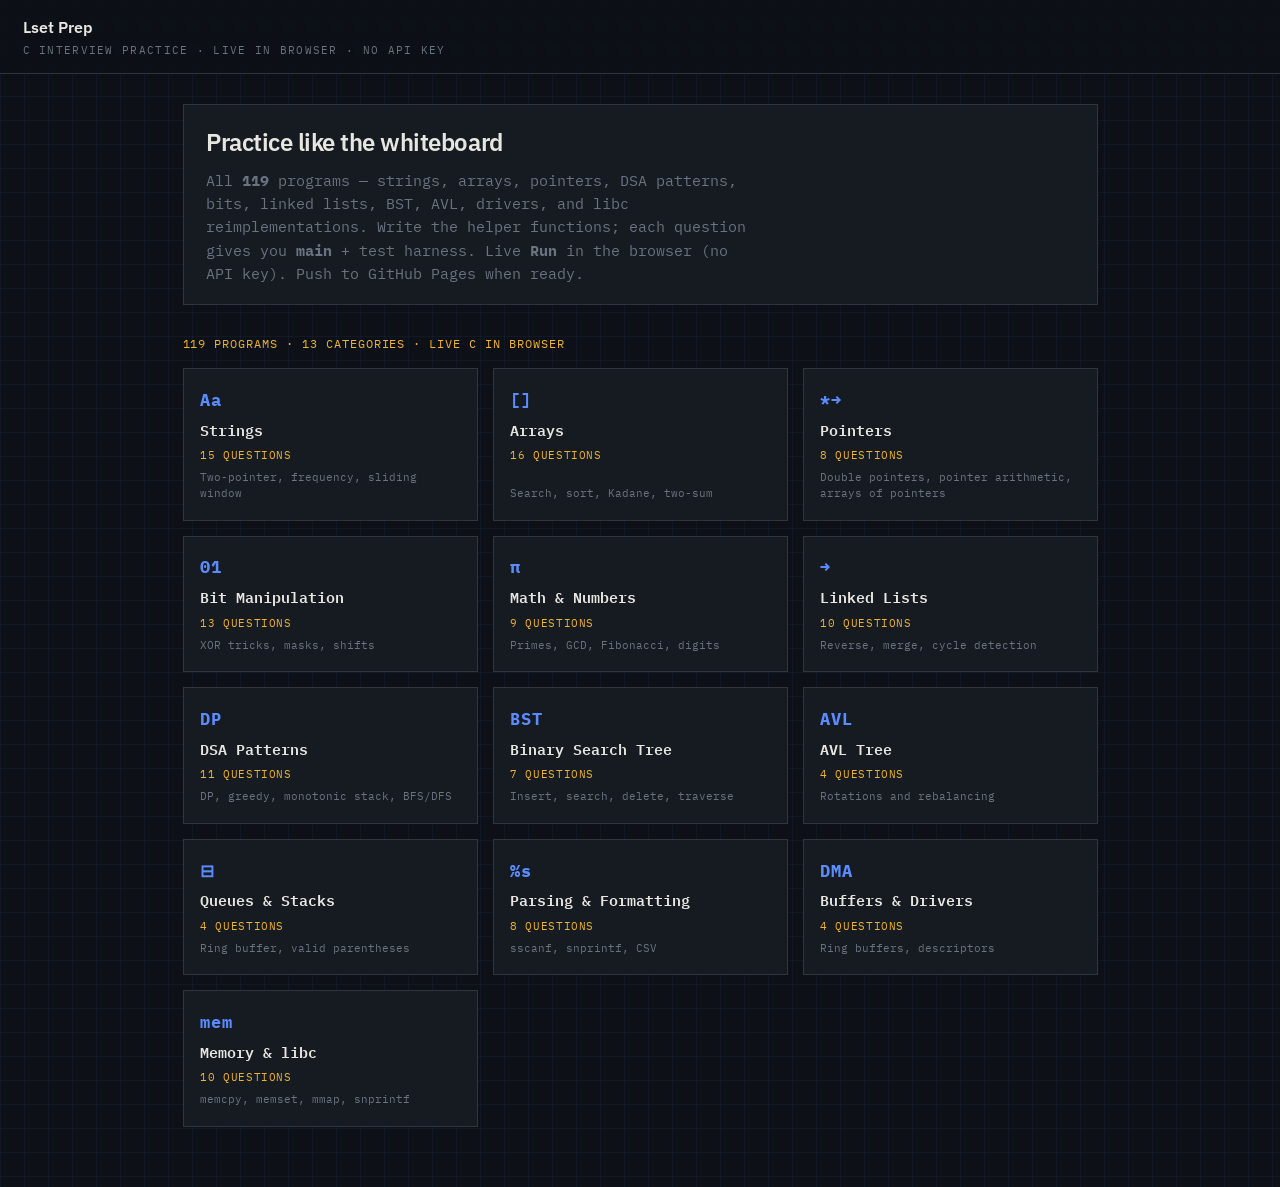
==== commit d0086031: "Rebrand site from C Interview Prep to Lset Prep (v31). Update headers, page titles, and cache-bust v" ====
--- a/index.html
+++ b/index.html
@@ -6,14 +6,14 @@
   <meta http-equiv="Cache-Control" content="no-cache, no-store, must-revalidate">
   <meta http-equiv="Pragma" content="no-cache">
   <meta http-equiv="Expires" content="0">
-  <title>C Interview Prep</title>
-  <link rel="stylesheet" href="css/style.css?v=29">
+  <title>Lset Prep</title>
+  <link rel="stylesheet" href="css/style.css?v=31">
 </head>
 <body data-page="index">
   <header class="site-header">
     <div class="brand">
-      <span class="brand-title">C Interview Prep</span>
-      <span class="brand-sub">Live C in browser · GitHub Pages · no API key</span>
+      <span class="brand-title">Lset Prep</span>
+      <span class="brand-sub">C interview practice · live in browser · no API key</span>
     </div>
   </header>
 
@@ -35,6 +35,6 @@
     <div id="question-list" hidden></div>
   </main>
 
-  <script src="js/app.js?v=29"></script>
+  <script src="js/app.js?v=31"></script>
 </body>
 </html>
--- a/css/style.css
+++ b/css/style.css
@@ -1,4 +1,4 @@
-/* C Interview Prep — instrument readout theme */
+/* Lset Prep — instrument readout theme */
 
 @import url("https://fonts.googleapis.com/css2?family=IBM+Plex+Mono:wght@400;500;600&family=IBM+Plex+Sans:wght@400;500;600&display=swap");
 
@@ -1867,3 +1867,56 @@
   border-color: var(--green);
   box-shadow: 0 0 0 1px rgba(57, 217, 138, 0.35);
 }
+
+/* DSA pattern demos */
+.viz-grid { display: grid; gap: 0.25rem; margin: 0.75rem 0; }
+.viz-grid-row { display: flex; gap: 0.25rem; }
+.viz-grid-cell {
+  width: 2rem;
+  height: 2rem;
+  display: flex;
+  align-items: center;
+  justify-content: center;
+  border: 1px solid var(--border);
+  border-radius: 4px;
+  font-family: var(--mono);
+  font-size: 0.85rem;
+  background: rgba(255, 255, 255, 0.04);
+}
+.viz-grid-hot {
+  border-color: var(--amber);
+  background: rgba(240, 180, 41, 0.25);
+  font-weight: 700;
+}
+.viz-int-track {
+  position: relative;
+  height: 3.5rem;
+  margin: 1rem 0;
+  border-bottom: 2px solid var(--border);
+}
+.viz-int-bar {
+  position: absolute;
+  bottom: 0;
+  height: 1.75rem;
+  border-radius: 4px 4px 0 0;
+  display: flex;
+  align-items: center;
+  justify-content: center;
+  font-size: 0.7rem;
+  font-family: var(--mono);
+  min-width: 2rem;
+}
+.viz-int-kept { background: rgba(57, 217, 138, 0.45); border: 1px solid var(--green); }
+.viz-int-active { background: rgba(100, 149, 237, 0.35); border: 1px solid #6495ed; }
+.viz-int-removed { background: rgba(255, 95, 86, 0.35); border: 1px solid #ff5f56; text-decoration: line-through; }
+.viz-int-idle { background: rgba(255, 255, 255, 0.08); border: 1px solid var(--border); }
+.viz-int-merged { margin-top: 0.5rem; font-family: var(--mono); font-size: 0.85rem; color: var(--green); }
+.viz-stack-col { display: flex; flex-direction: column-reverse; gap: 0.25rem; min-height: 4rem; }
+.viz-stack-cell {
+  padding: 0.35rem 0.75rem;
+  border: 1px solid var(--border);
+  border-radius: 4px;
+  font-family: var(--mono);
+  background: rgba(100, 149, 237, 0.2);
+  text-align: center;
+}
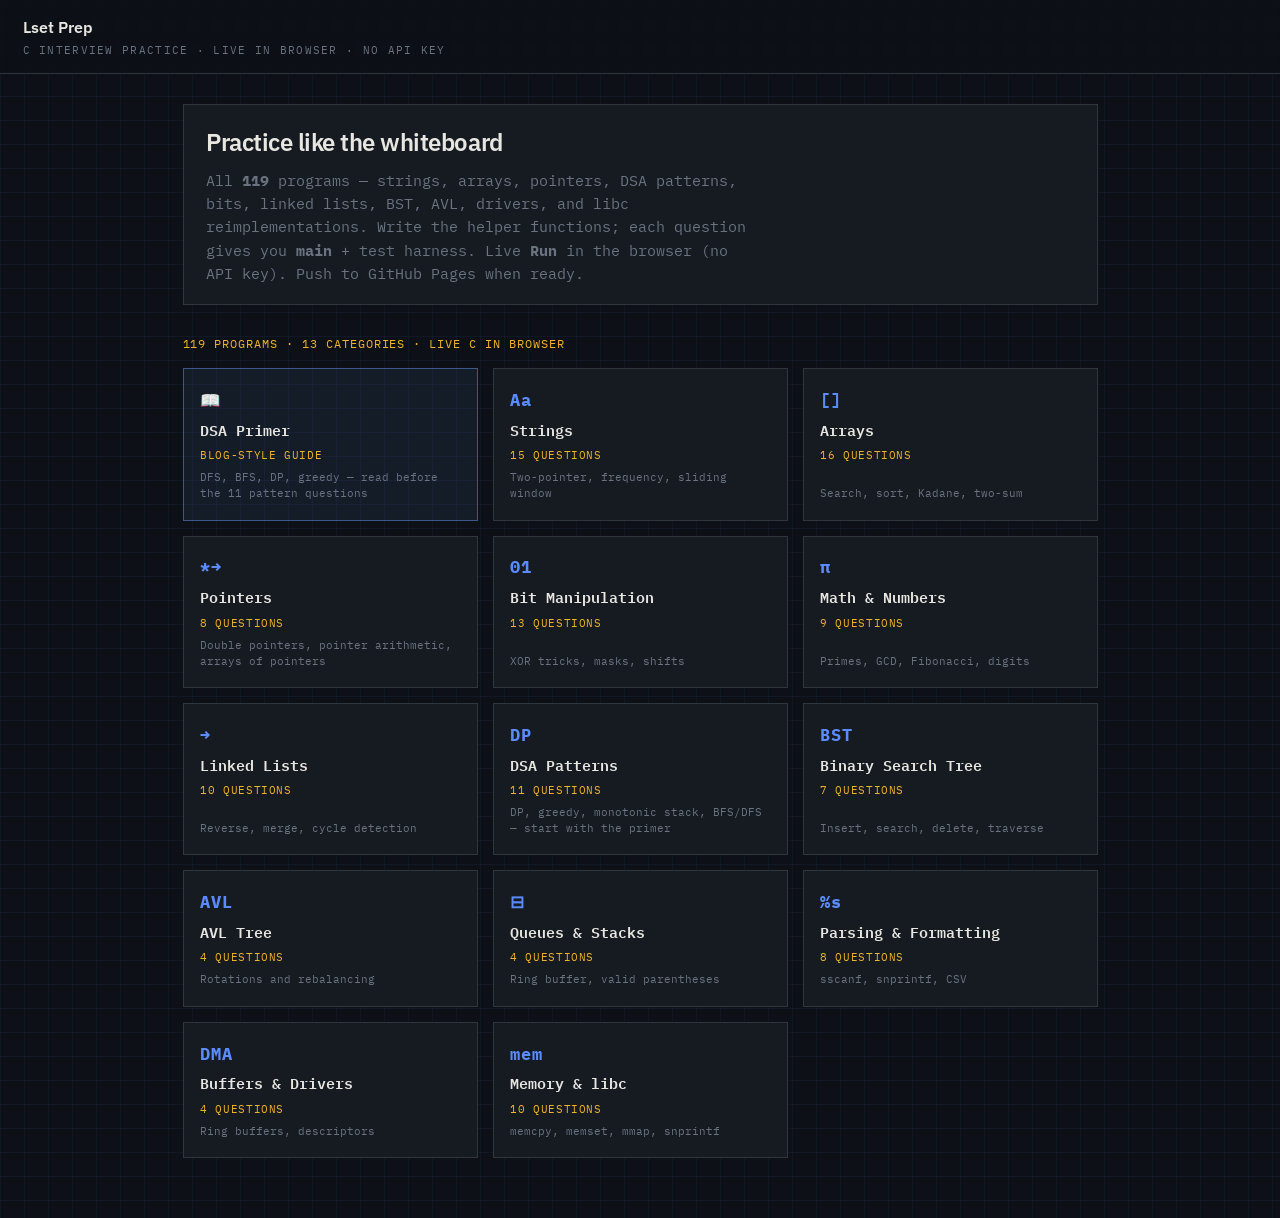
==== commit 021ef471: "Add DSA primer and beginner learning layer for pattern questions (v32). Help newcomers digest DFS, B" ====
--- a/index.html
+++ b/index.html
@@ -7,7 +7,7 @@
   <meta http-equiv="Pragma" content="no-cache">
   <meta http-equiv="Expires" content="0">
   <title>Lset Prep</title>
-  <link rel="stylesheet" href="css/style.css?v=31">
+  <link rel="stylesheet" href="css/style.css?v=32">
 </head>
 <body data-page="index">
   <header class="site-header">
@@ -35,6 +35,6 @@
     <div id="question-list" hidden></div>
   </main>
 
-  <script src="js/app.js?v=31"></script>
+  <script src="js/app.js?v=32"></script>
 </body>
 </html>
--- a/css/style.css
+++ b/css/style.css
@@ -1920,3 +1920,183 @@
   background: rgba(100, 149, 237, 0.2);
   text-align: center;
 }
+
+/* DSA primer page */
+.guide-main {
+  max-width: 42rem;
+  margin: 0 auto;
+  padding: 1.5rem 1.25rem 3rem;
+}
+.guide-hero { margin-bottom: 2rem; }
+.guide-kicker {
+  font-size: 0.75rem;
+  text-transform: uppercase;
+  letter-spacing: 0.08em;
+  color: var(--muted);
+  margin: 0 0 0.5rem;
+}
+.guide-lead { color: var(--muted); line-height: 1.6; }
+.guide-toc {
+  display: flex;
+  flex-wrap: wrap;
+  gap: 0.5rem;
+  margin-top: 1.25rem;
+}
+.guide-toc a {
+  font-size: 0.85rem;
+  padding: 0.35rem 0.65rem;
+  border: 1px solid var(--border);
+  border-radius: 999px;
+  text-decoration: none;
+}
+.guide-toc a:hover { border-color: var(--green); color: var(--green); }
+.guide-section {
+  margin-bottom: 2.5rem;
+  padding-bottom: 2rem;
+  border-bottom: 1px solid var(--border);
+}
+.guide-section:last-child { border-bottom: none; }
+.guide-plain { font-size: 1.05rem; line-height: 1.65; }
+.guide-diagram pre {
+  background: rgba(255, 255, 255, 0.04);
+  border: 1px solid var(--border);
+  border-radius: 8px;
+  padding: 1rem;
+  font-family: var(--mono);
+  font-size: 0.82rem;
+  line-height: 1.5;
+  overflow-x: auto;
+}
+.guide-list { line-height: 1.65; padding-left: 1.25rem; }
+.guide-link-q { margin-top: 1rem; font-size: 0.9rem; }
+.guide-order { counter-reset: guide-step; list-style: none; padding: 0; }
+.guide-order li {
+  counter-increment: guide-step;
+  margin-bottom: 0.75rem;
+  padding-left: 2rem;
+  position: relative;
+}
+.guide-order li::before {
+  content: counter(guide-step);
+  position: absolute;
+  left: 0;
+  width: 1.4rem;
+  height: 1.4rem;
+  border-radius: 50%;
+  background: rgba(57, 217, 138, 0.2);
+  border: 1px solid var(--green);
+  font-size: 0.75rem;
+  display: flex;
+  align-items: center;
+  justify-content: center;
+}
+
+/* DSA learning sections on question pages */
+.dsa-primer-banner {
+  display: block;
+  margin-bottom: 1rem;
+  padding: 0.75rem 1rem;
+  border-radius: 8px;
+  border: 1px solid rgba(100, 149, 237, 0.45);
+  background: rgba(100, 149, 237, 0.12);
+  text-decoration: none;
+  font-size: 0.9rem;
+  line-height: 1.5;
+}
+.dsa-primer-banner:hover { border-color: var(--green); }
+.dsa-primer-banner-inline { margin-bottom: 0.75rem; }
+.category-card-guide {
+  border-color: rgba(100, 149, 237, 0.5);
+  background: rgba(100, 149, 237, 0.08);
+}
+.spec-section-prereq {
+  border-left: 3px solid #6495ed;
+  padding-left: 0.85rem;
+  background: rgba(100, 149, 237, 0.06);
+  border-radius: 0 6px 6px 0;
+}
+.spec-section-think {
+  border-left: 3px solid var(--amber);
+  padding-left: 0.85rem;
+  background: rgba(240, 180, 41, 0.06);
+  border-radius: 0 6px 6px 0;
+}
+.spec-section-diagram .trace-block,
+.spec-section-walk .trace-block {
+  font-family: var(--mono);
+  font-size: 0.82rem;
+  line-height: 1.55;
+}
+
+/* DP / jump / tree pattern demos */
+.viz-house-row {
+  display: flex;
+  flex-wrap: wrap;
+  gap: 0.5rem;
+  margin: 0.75rem 0;
+}
+.viz-house {
+  min-width: 3.5rem;
+  padding: 0.5rem;
+  border: 1px solid var(--border);
+  border-radius: 6px;
+  text-align: center;
+  background: rgba(255, 255, 255, 0.04);
+}
+.viz-house-pick {
+  border-color: var(--green);
+  background: rgba(57, 217, 138, 0.2);
+}
+.viz-house-val { display: block; font-weight: 700; font-family: var(--mono); }
+.viz-house small { font-size: 0.65rem; color: var(--muted); text-transform: uppercase; }
+.viz-dp-vars {
+  font-family: var(--mono);
+  font-size: 0.85rem;
+  color: var(--muted);
+  margin: 0.5rem 0;
+}
+.viz-reach-wrap {
+  position: relative;
+  padding-top: 0.75rem;
+}
+.viz-reach-bar {
+  position: absolute;
+  top: 0;
+  left: 0;
+  height: 0.35rem;
+  border-radius: 2px;
+  background: linear-gradient(90deg, rgba(57, 217, 138, 0.35), rgba(57, 217, 138, 0.7));
+  transition: width 0.25s ease;
+}
+.viz-tree-canvas {
+  position: relative;
+  height: 14rem;
+  margin: 1rem 0;
+  border: 1px dashed var(--border);
+  border-radius: 8px;
+  background: rgba(255, 255, 255, 0.02);
+}
+.viz-tree-node {
+  position: absolute;
+  transform: translate(-50%, -50%);
+  width: 2.25rem;
+  height: 2.25rem;
+  border-radius: 50%;
+  border: 2px solid var(--border);
+  display: flex;
+  align-items: center;
+  justify-content: center;
+  font-family: var(--mono);
+  font-weight: 700;
+  font-size: 0.85rem;
+  background: rgba(255, 255, 255, 0.06);
+}
+.viz-tree-path {
+  border-color: var(--amber);
+  background: rgba(240, 180, 41, 0.15);
+}
+.viz-tree-hot {
+  border-color: var(--green);
+  background: rgba(57, 217, 138, 0.35);
+  box-shadow: 0 0 0 2px rgba(57, 217, 138, 0.25);
+}
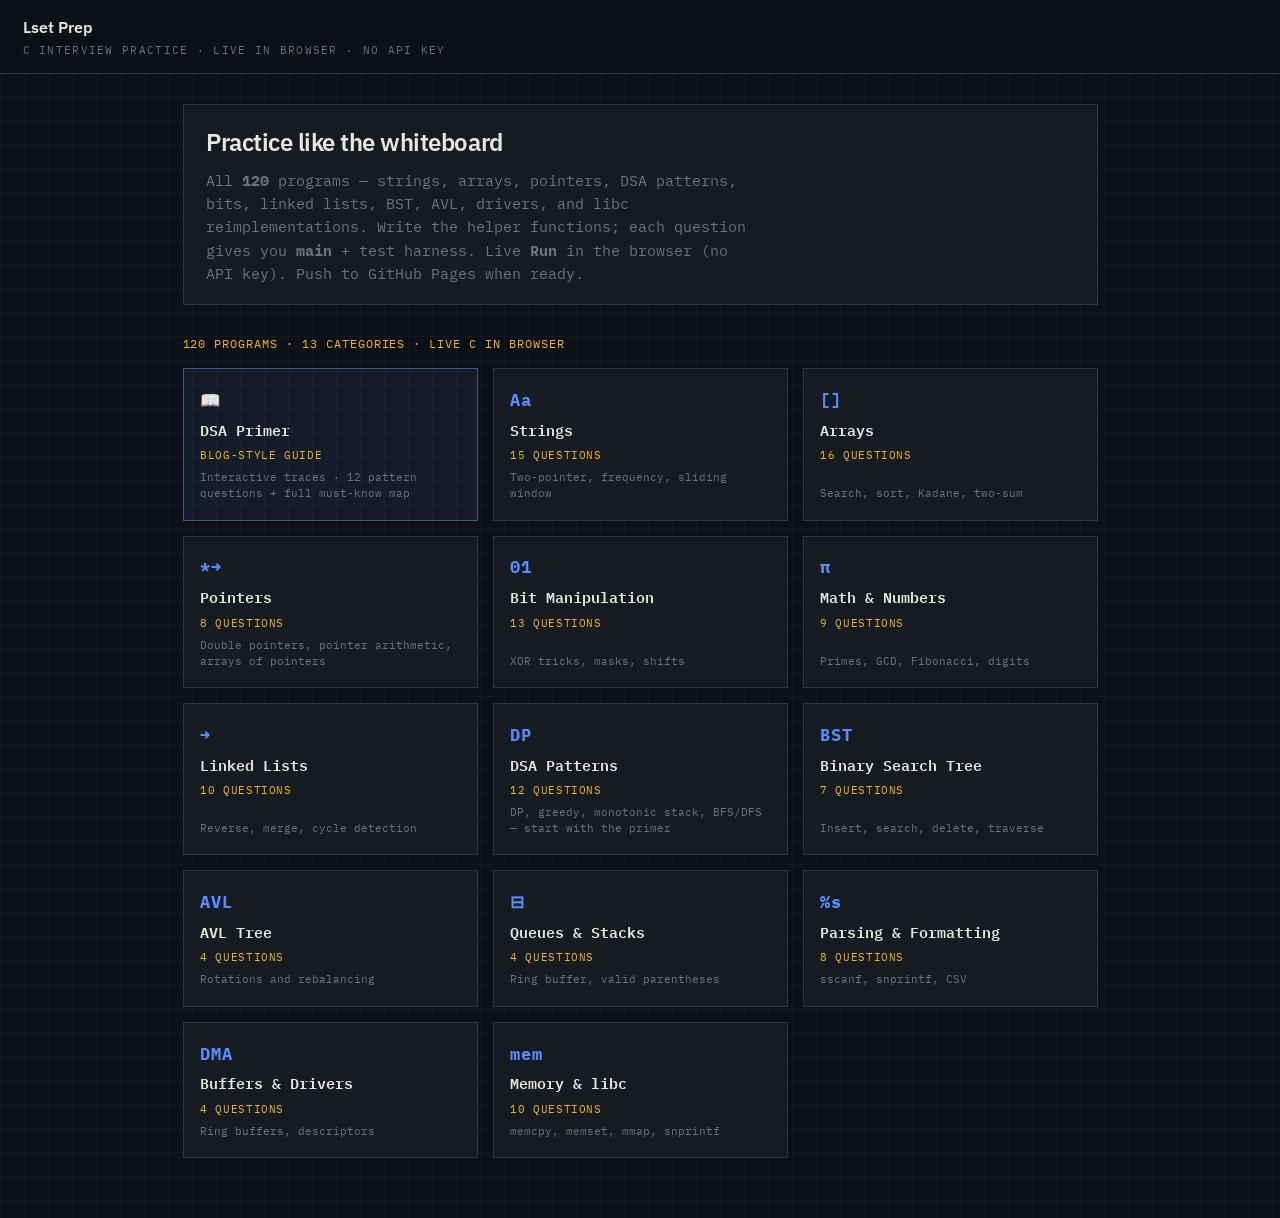
==== commit 7d372056: "Expand DSA guide with must-know map and add backtracking question (v34). Cover trees, pattern picker" ====
--- a/index.html
+++ b/index.html
@@ -21,7 +21,7 @@
     <section class="landing-intro">
       <h1>Practice like the whiteboard</h1>
       <p>
-        All <strong>119</strong> programs — strings, arrays, pointers, DSA patterns, bits, linked lists, BST, AVL,
+        All <strong>120</strong> programs — strings, arrays, pointers, DSA patterns, bits, linked lists, BST, AVL,
         drivers, and libc reimplementations. Write the helper functions; each question gives you <strong>main</strong> + test harness.
         Live <strong>Run</strong> in the browser (no API key). Push to GitHub Pages when ready.
       </p>
--- a/css/style.css
+++ b/css/style.css
@@ -1921,74 +1921,646 @@
   text-align: center;
 }
 
-/* DSA primer page */
-.guide-main {
-  max-width: 42rem;
+/* DSA primer page — blog layout + interactive traces */
+.guide-layout {
+  display: grid;
+  grid-template-columns: 220px minmax(0, 1fr);
+  gap: 0;
+  max-width: 1100px;
   margin: 0 auto;
-  padding: 1.5rem 1.25rem 3rem;
-}
-.guide-hero { margin-bottom: 2rem; }
-.guide-kicker {
-  font-size: 0.75rem;
+  align-items: start;
+}
+
+.guide-sidebar {
+  position: sticky;
+  top: 4.5rem;
+  padding: 1.5rem 1rem 2rem 1.5rem;
+  border-right: 1px solid var(--border);
+  max-height: calc(100vh - 5rem);
+  overflow-y: auto;
+}
+
+.guide-sidebar-title {
+  font-family: var(--sans);
+  font-size: 0.7rem;
   text-transform: uppercase;
-  letter-spacing: 0.08em;
-  color: var(--muted);
-  margin: 0 0 0.5rem;
-}
-.guide-lead { color: var(--muted); line-height: 1.6; }
-.guide-toc {
-  display: flex;
-  flex-wrap: wrap;
-  gap: 0.5rem;
+  letter-spacing: 0.1em;
+  color: var(--text-muted);
+  margin: 0 0 0.75rem;
+}
+
+.guide-sidebar-nav {
+  display: flex;
+  flex-direction: column;
+  gap: 0.15rem;
+}
+
+.guide-sidebar-nav a {
+  display: block;
+  padding: 0.35rem 0.5rem;
+  font-size: 0.82rem;
+  color: var(--text-muted);
+  text-decoration: none;
+  border-left: 2px solid transparent;
+  border-radius: 0 4px 4px 0;
+}
+
+.guide-sidebar-nav a:hover {
+  color: var(--text);
+  background: rgba(255, 255, 255, 0.04);
+}
+
+.guide-sidebar-nav a.guide-toc-active {
+  color: var(--green);
+  border-left-color: var(--green);
+  background: rgba(57, 217, 138, 0.08);
+}
+
+.guide-sidebar-cta {
+  display: block;
   margin-top: 1.25rem;
-}
-.guide-toc a {
-  font-size: 0.85rem;
-  padding: 0.35rem 0.65rem;
-  border: 1px solid var(--border);
-  border-radius: 999px;
+  text-align: center;
+  font-size: 0.8rem;
   text-decoration: none;
 }
-.guide-toc a:hover { border-color: var(--green); color: var(--green); }
-.guide-section {
+
+.guide-content {
+  padding: 1.75rem 2rem 3rem;
+  min-width: 0;
+}
+
+.guide-hero {
   margin-bottom: 2.5rem;
   padding-bottom: 2rem;
   border-bottom: 1px solid var(--border);
 }
-.guide-section:last-child { border-bottom: none; }
-.guide-plain { font-size: 1.05rem; line-height: 1.65; }
-.guide-diagram pre {
+
+.guide-hero h1 {
+  font-size: 1.85rem;
+  line-height: 1.25;
+  max-width: 36rem;
+}
+
+.guide-kicker {
+  font-size: 0.72rem;
+  text-transform: uppercase;
+  letter-spacing: 0.08em;
+  color: var(--text-muted);
+  margin: 0 0 0.5rem;
+}
+
+.guide-lead {
+  color: var(--text-muted);
+  line-height: 1.7;
+  font-family: var(--sans);
+  font-size: 1rem;
+  max-width: 40rem;
+}
+
+.guide-section {
+  margin-bottom: 3rem;
+  padding-bottom: 2.5rem;
+  border-bottom: 1px solid var(--border);
+  scroll-margin-top: 5rem;
+}
+
+.guide-section:last-child {
+  border-bottom: none;
+}
+
+.guide-section-head {
+  display: flex;
+  flex-wrap: wrap;
+  align-items: center;
+  gap: 0.75rem;
+  margin-bottom: 1rem;
+}
+
+.guide-section-head h2 {
+  margin: 0;
+}
+
+.guide-tag {
+  font-size: 0.65rem;
+  text-transform: uppercase;
+  letter-spacing: 0.06em;
+  padding: 0.2rem 0.55rem;
+  border-radius: 999px;
+  font-family: var(--sans);
+  font-weight: 600;
+}
+
+.guide-tag-dfs { background: rgba(240, 180, 41, 0.15); color: var(--amber); border: 1px solid rgba(240, 180, 41, 0.35); }
+.guide-tag-bfs { background: rgba(91, 140, 255, 0.15); color: var(--blue); border: 1px solid rgba(91, 140, 255, 0.35); }
+.guide-tag-dp { background: rgba(57, 217, 138, 0.12); color: var(--green); border: 1px solid rgba(57, 217, 138, 0.35); }
+.guide-tag-greedy { background: rgba(255, 107, 74, 0.12); color: var(--red); border: 1px solid rgba(255, 107, 74, 0.35); }
+.guide-tag-stack { background: rgba(147, 112, 219, 0.15); color: #b39ddb; border: 1px solid rgba(147, 112, 219, 0.35); }
+.guide-tag-backtrack { background: rgba(255, 107, 74, 0.12); color: var(--red); border: 1px solid rgba(255, 107, 74, 0.35); }
+
+.guide-table-picker td:first-child {
+  color: var(--text-muted);
+  font-size: 0.88rem;
+}
+
+.guide-tree-canvas {
+  position: relative;
+  height: 11rem;
+  margin: 0.5rem 0;
+  border: 1px dashed var(--border);
+  border-radius: 8px;
+  background: rgba(255, 255, 255, 0.02);
+}
+
+.guide-tree-node {
+  position: absolute;
+  transform: translate(-50%, -50%);
+  width: 2rem;
+  height: 2rem;
+  border-radius: 50%;
+  border: 2px solid var(--border);
+  display: flex;
+  align-items: center;
+  justify-content: center;
+  font-family: var(--mono);
+  font-weight: 700;
+  font-size: 0.8rem;
+  background: rgba(255, 255, 255, 0.06);
+  transition: border-color 0.2s, background 0.2s;
+}
+
+.guide-tree-path {
+  border-color: var(--amber);
+  background: rgba(240, 180, 41, 0.15);
+}
+
+.guide-tree-hot {
+  border-color: var(--green);
+  background: rgba(57, 217, 138, 0.35);
+  box-shadow: 0 0 0 2px rgba(57, 217, 138, 0.25);
+}
+
+.guide-plain {
+  font-family: var(--sans);
+  font-size: 0.95rem;
+  line-height: 1.7;
+  color: var(--text);
+}
+
+.guide-section h3 {
+  font-size: 1rem;
+  margin: 1.75rem 0 0.65rem;
+  color: var(--text);
+}
+
+.guide-callout {
+  padding: 1rem 1.15rem;
+  border-radius: 8px;
+  margin: 1.25rem 0;
+  font-family: var(--sans);
+  font-size: 0.92rem;
+  line-height: 1.65;
+}
+
+.guide-callout-key {
+  border: 1px solid rgba(57, 217, 138, 0.35);
+  background: rgba(57, 217, 138, 0.08);
+}
+
+.guide-callout-when {
+  border: 1px solid var(--border);
+  background: rgba(255, 255, 255, 0.03);
+  color: var(--text-muted);
+}
+
+.guide-cards {
+  display: grid;
+  grid-template-columns: repeat(auto-fit, minmax(200px, 1fr));
+  gap: 1rem;
+  margin-top: 1rem;
+}
+
+.guide-card {
+  padding: 1rem 1.15rem;
+  border: 1px solid var(--border);
+  border-radius: 8px;
+  background: var(--bg-panel);
+}
+
+.guide-card-num {
+  display: inline-flex;
+  width: 1.5rem;
+  height: 1.5rem;
+  align-items: center;
+  justify-content: center;
+  border-radius: 50%;
+  background: rgba(91, 140, 255, 0.2);
+  border: 1px solid var(--blue);
+  font-size: 0.75rem;
+  font-weight: 600;
+  margin-bottom: 0.5rem;
+}
+
+.guide-card h3 {
+  font-size: 0.95rem;
+  margin: 0 0 0.35rem;
+}
+
+.guide-card p {
+  margin: 0;
+  font-family: var(--sans);
+  font-size: 0.85rem;
+  color: var(--text-muted);
+  line-height: 1.55;
+}
+
+.guide-table {
+  width: 100%;
+  border-collapse: collapse;
+  font-family: var(--sans);
+  font-size: 0.88rem;
+  margin: 1rem 0;
+}
+
+.guide-table th,
+.guide-table td {
+  border: 1px solid var(--border);
+  padding: 0.55rem 0.75rem;
+  text-align: left;
+}
+
+.guide-table th {
+  background: var(--bg-panel);
+  font-weight: 600;
+}
+
+.guide-table code {
+  font-size: 0.82rem;
+}
+
+.guide-compare {
+  display: grid;
+  grid-template-columns: 1fr 1fr;
+  gap: 1rem;
+  margin: 1rem 0;
+}
+
+.guide-compare-col {
+  padding: 1rem;
+  border: 1px solid var(--border);
+  border-radius: 8px;
+  background: var(--bg-panel);
+}
+
+.guide-compare-col h3 {
+  margin: 0 0 0.5rem;
+  font-size: 0.95rem;
+}
+
+.guide-compare-col ul {
+  margin: 0;
+  padding-left: 1.1rem;
+  font-family: var(--sans);
+  font-size: 0.88rem;
+  line-height: 1.6;
+  color: var(--text-muted);
+}
+
+/* Interactive viz blocks */
+.guide-viz {
+  margin: 1.25rem 0;
+  padding: 1rem;
+  border: 1px solid var(--border);
+  border-radius: 10px;
+  background: var(--bg-panel);
+}
+
+.guide-viz-toolbar {
+  display: flex;
+  flex-wrap: wrap;
+  align-items: center;
+  gap: 0.5rem;
+  margin-bottom: 1rem;
+}
+
+.guide-viz-step {
+  font-size: 0.78rem;
+  color: var(--text-muted);
+  min-width: 4rem;
+  text-align: center;
+}
+
+.guide-viz-note {
+  margin: 1rem 0 0;
+  padding: 0.75rem 1rem;
+  border-left: 3px solid var(--blue);
+  background: rgba(91, 140, 255, 0.08);
+  font-family: var(--sans);
+  font-size: 0.88rem;
+  line-height: 1.6;
+}
+
+.guide-viz-grid {
+  display: inline-flex;
+  flex-direction: column;
+  gap: 3px;
+}
+
+.guide-viz-row {
+  display: flex;
+  gap: 3px;
+}
+
+.guide-cell {
+  width: 2.25rem;
+  height: 2.25rem;
+  display: flex;
+  align-items: center;
+  justify-content: center;
+  border: 1px solid var(--border);
+  border-radius: 4px;
+  font-size: 0.8rem;
   background: rgba(255, 255, 255, 0.04);
+  transition: background 0.2s, border-color 0.2s;
+}
+
+.guide-cell-visit {
+  background: rgba(240, 180, 41, 0.35);
+  border-color: var(--amber);
+  font-weight: 700;
+}
+
+.guide-cell-wall {
+  background: rgba(255, 95, 86, 0.25);
+  color: var(--red);
+}
+
+.guide-cell-target {
+  border-color: var(--green);
+  box-shadow: inset 0 0 0 1px rgba(57, 217, 138, 0.4);
+}
+
+.guide-cell-goal {
+  background: rgba(57, 217, 138, 0.45);
+  border-color: var(--green);
+  font-weight: 700;
+}
+
+.guide-cell-layer-1 { background: rgba(91, 140, 255, 0.2); }
+.guide-cell-layer-2 { background: rgba(91, 140, 255, 0.3); }
+.guide-cell-layer-3 { background: rgba(91, 140, 255, 0.4); }
+.guide-cell-layer-4 { background: rgba(91, 140, 255, 0.5); }
+.guide-cell-layer-5 { background: rgba(91, 140, 255, 0.55); }
+.guide-cell-layer-6 { background: rgba(91, 140, 255, 0.6); }
+.guide-cell-layer-7 { background: rgba(91, 140, 255, 0.65); }
+.guide-cell-layer-8 { background: rgba(57, 217, 138, 0.5); border-color: var(--green); }
+
+.guide-dp-row,
+.guide-jump-row {
+  display: flex;
+  flex-wrap: wrap;
+  gap: 0.35rem;
+}
+
+.guide-dp-col,
+.guide-jump-col {
+  display: flex;
+  flex-direction: column;
+  align-items: center;
+  min-width: 2.5rem;
+}
+
+.guide-dp-label {
+  font-size: 0.65rem;
+  color: var(--text-muted);
+}
+
+.guide-dp-val {
+  padding: 0.4rem 0.55rem;
+  border: 1px solid var(--border);
+  border-radius: 4px;
+  font-weight: 600;
+  min-width: 2rem;
+  text-align: center;
+  transition: background 0.2s, border-color 0.2s;
+}
+
+.guide-dp-hot .guide-dp-val {
+  border-color: var(--green);
+  background: rgba(57, 217, 138, 0.3);
+}
+
+.guide-jump-cur .guide-dp-val {
+  border-color: var(--amber);
+  background: rgba(240, 180, 41, 0.3);
+}
+
+.guide-jump-reach .guide-dp-val {
+  border-color: rgba(57, 217, 138, 0.5);
+  background: rgba(57, 217, 138, 0.12);
+}
+
+.guide-reach-track {
+  height: 0.4rem;
+  background: rgba(255, 255, 255, 0.06);
+  border-radius: 2px;
+  margin-bottom: 0.75rem;
+  overflow: hidden;
+}
+
+.guide-reach-fill {
+  height: 100%;
+  background: linear-gradient(90deg, rgba(57, 217, 138, 0.4), var(--green));
+  border-radius: 2px;
+  transition: width 0.3s ease;
+}
+
+.guide-reach-label {
+  font-size: 0.82rem;
+  color: var(--text-muted);
+  margin: 0.5rem 0 0;
+}
+
+/* Annotated C code */
+.guide-code {
+  margin: 1rem 0;
+  padding: 1rem 1.15rem;
   border: 1px solid var(--border);
   border-radius: 8px;
-  padding: 1rem;
+  background: #0a0e14;
+  overflow-x: auto;
+  font-size: 0.82rem;
+  line-height: 1.55;
+}
+
+.guide-code code {
+  font-family: var(--mono);
+  white-space: pre;
+}
+
+.guide-code-kw { color: #c792ea; }
+.guide-code-str { color: var(--green); }
+.guide-code-ann { color: var(--text-muted); font-style: italic; }
+
+.guide-trace {
+  margin: 1rem 0;
+  padding-left: 1.25rem;
+  font-family: var(--sans);
+  font-size: 0.9rem;
+  line-height: 1.75;
+  color: var(--text);
+}
+
+.guide-trace li {
+  margin-bottom: 0.35rem;
+}
+
+.guide-trace li strong {
+  color: var(--blue);
+}
+
+.guide-diagram-wide {
+  overflow-x: auto;
+}
+
+.guide-stack-viz {
   font-family: var(--mono);
   font-size: 0.82rem;
-  line-height: 1.5;
-  overflow-x: auto;
-}
-.guide-list { line-height: 1.65; padding-left: 1.25rem; }
-.guide-link-q { margin-top: 1rem; font-size: 0.9rem; }
-.guide-order { counter-reset: guide-step; list-style: none; padding: 0; }
+}
+
+.guide-stack-row {
+  display: flex;
+  gap: 0.5rem;
+  margin-bottom: 0.35rem;
+  align-items: center;
+}
+
+.guide-stack-row span:not(.guide-stack-label) {
+  min-width: 2rem;
+  text-align: center;
+  padding: 0.25rem;
+  border: 1px solid var(--border);
+  border-radius: 4px;
+}
+
+.guide-stack-label {
+  min-width: 3.5rem;
+  color: var(--text-muted);
+  font-size: 0.72rem;
+}
+
+.guide-stack-hot {
+  border-color: var(--amber) !important;
+  background: rgba(240, 180, 41, 0.25);
+}
+
+.guide-stack-meta .guide-stack-note {
+  flex: 1;
+  text-align: left;
+  border: none;
+  padding: 0.5rem 0;
+  color: var(--text-muted);
+  font-family: var(--sans);
+  font-size: 0.85rem;
+  min-width: auto;
+}
+
+.guide-link-q {
+  margin-top: 1.25rem;
+  display: flex;
+  flex-wrap: wrap;
+  gap: 0.5rem;
+}
+
+.guide-link-q .btn {
+  text-decoration: none;
+}
+
+.guide-order {
+  counter-reset: guide-step;
+  list-style: none;
+  padding: 0;
+  margin: 1rem 0;
+}
+
 .guide-order li {
   counter-increment: guide-step;
-  margin-bottom: 0.75rem;
-  padding-left: 2rem;
+  margin-bottom: 0.85rem;
+  padding-left: 2.25rem;
   position: relative;
-}
+  font-family: var(--sans);
+  line-height: 1.55;
+}
+
 .guide-order li::before {
   content: counter(guide-step);
   position: absolute;
   left: 0;
-  width: 1.4rem;
-  height: 1.4rem;
+  width: 1.5rem;
+  height: 1.5rem;
   border-radius: 50%;
-  background: rgba(57, 217, 138, 0.2);
+  background: rgba(57, 217, 138, 0.15);
   border: 1px solid var(--green);
   font-size: 0.75rem;
+  font-weight: 600;
   display: flex;
   align-items: center;
   justify-content: center;
+  color: var(--green);
+}
+
+.guide-order-big li {
+  font-size: 0.95rem;
+}
+
+.guide-footer-actions {
+  display: flex;
+  flex-wrap: wrap;
+  gap: 0.75rem;
+  margin-top: 1.5rem;
+}
+
+.guide-footer-actions .btn {
+  text-decoration: none;
+}
+
+@media (max-width: 860px) {
+  .guide-layout {
+    grid-template-columns: 1fr;
+  }
+
+  .guide-sidebar {
+    position: static;
+    border-right: none;
+    border-bottom: 1px solid var(--border);
+    max-height: none;
+    padding: 1rem 1.25rem;
+  }
+
+  .guide-sidebar-nav {
+    flex-direction: row;
+    flex-wrap: wrap;
+    gap: 0.35rem;
+  }
+
+  .guide-sidebar-nav a {
+    border-left: none;
+    border: 1px solid var(--border);
+    border-radius: 999px;
+    padding: 0.3rem 0.65rem;
+    font-size: 0.78rem;
+  }
+
+  .guide-sidebar-cta {
+    display: none;
+  }
+
+  .guide-content {
+    padding: 1.25rem 1.25rem 2.5rem;
+  }
+
+  .guide-compare {
+    grid-template-columns: 1fr;
+  }
 }
 
 /* DSA learning sections on question pages */
@@ -2048,11 +2620,11 @@
   background: rgba(57, 217, 138, 0.2);
 }
 .viz-house-val { display: block; font-weight: 700; font-family: var(--mono); }
-.viz-house small { font-size: 0.65rem; color: var(--muted); text-transform: uppercase; }
+.viz-house small { font-size: 0.65rem; color: var(--text-muted); text-transform: uppercase; }
 .viz-dp-vars {
   font-family: var(--mono);
   font-size: 0.85rem;
-  color: var(--muted);
+  color: var(--text-muted);
   margin: 0.5rem 0;
 }
 .viz-reach-wrap {
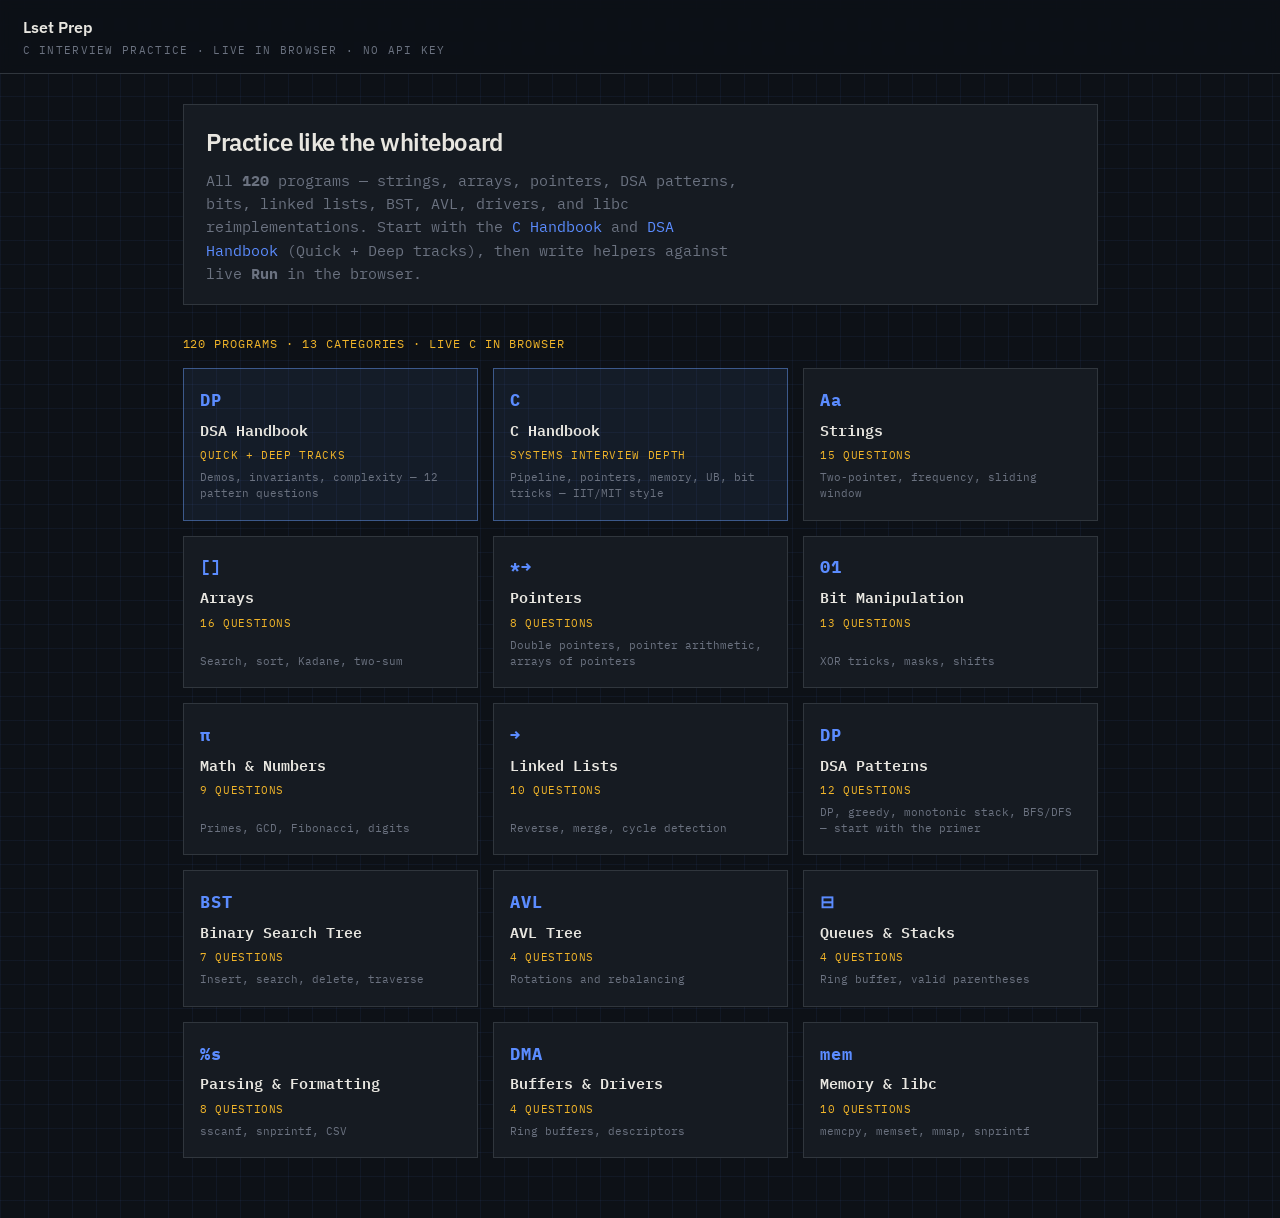
==== commit cf619d92: "Add IIT/MIT DSA Quick+Deep tracks and full C handbook (v38). Upgrade the DSA guide with dual reading" ====
--- a/index.html
+++ b/index.html
@@ -7,7 +7,7 @@
   <meta http-equiv="Pragma" content="no-cache">
   <meta http-equiv="Expires" content="0">
   <title>Lset Prep</title>
-  <link rel="stylesheet" href="css/style.css?v=32">
+  <link rel="stylesheet" href="css/style.css?v=38">
 </head>
 <body data-page="index">
   <header class="site-header">
@@ -22,8 +22,8 @@
       <h1>Practice like the whiteboard</h1>
       <p>
         All <strong>120</strong> programs — strings, arrays, pointers, DSA patterns, bits, linked lists, BST, AVL,
-        drivers, and libc reimplementations. Write the helper functions; each question gives you <strong>main</strong> + test harness.
-        Live <strong>Run</strong> in the browser (no API key). Push to GitHub Pages when ready.
+        drivers, and libc reimplementations. Start with the <a href="c-guide.html">C Handbook</a> and
+        <a href="dsa-guide.html">DSA Handbook</a> (Quick + Deep tracks), then write helpers against live <strong>Run</strong> in the browser.
       </p>
     </section>
 
@@ -35,6 +35,6 @@
     <div id="question-list" hidden></div>
   </main>
 
-  <script src="js/app.js?v=32"></script>
+  <script src="js/app.js?v=38"></script>
 </body>
 </html>
--- a/css/style.css
+++ b/css/style.css
@@ -1976,6 +1976,12 @@
   background: rgba(57, 217, 138, 0.08);
 }
 
+.guide-sidebar-nav a.guide-sidebar-sub {
+  padding-left: 1.25rem;
+  font-size: 0.75rem;
+  color: var(--text-muted);
+}
+
 .guide-sidebar-cta {
   display: block;
   margin-top: 1.25rem;
@@ -2056,15 +2062,205 @@
 .guide-tag-greedy { background: rgba(255, 107, 74, 0.12); color: var(--red); border: 1px solid rgba(255, 107, 74, 0.35); }
 .guide-tag-stack { background: rgba(147, 112, 219, 0.15); color: #b39ddb; border: 1px solid rgba(147, 112, 219, 0.35); }
 .guide-tag-backtrack { background: rgba(255, 107, 74, 0.12); color: var(--red); border: 1px solid rgba(255, 107, 74, 0.35); }
+.guide-tag-systems { background: rgba(255, 180, 41, 0.12); color: #ffb84d; border: 1px solid rgba(255, 180, 41, 0.35); }
+
+.guide-chapter {
+  margin: 2rem 0;
+  padding-top: 1.5rem;
+  border-top: 1px solid var(--border);
+  scroll-margin-top: 5rem;
+}
+
+.guide-chapter:first-of-type {
+  border-top: none;
+  padding-top: 0;
+}
+
+.guide-chapter h3 {
+  font-size: 1.05rem;
+  margin: 0 0 0.75rem;
+}
+
+.guide-callout-checklist {
+  border: 1px solid rgba(255, 180, 41, 0.35);
+  background: rgba(255, 180, 41, 0.06);
+  margin-top: 2rem;
+}
+
+.guide-callout-checklist h3 {
+  margin: 0 0 0.5rem;
+  font-size: 0.95rem;
+}
+
+/* Quick / Deep learning tracks */
+.guide-track-bar {
+  display: flex;
+  flex-wrap: wrap;
+  align-items: center;
+  gap: 0.5rem;
+  margin: 1rem 0 1.5rem;
+  padding: 0.65rem 0.85rem;
+  border: 1px solid var(--border);
+  border-radius: 8px;
+  background: var(--bg-panel);
+}
+
+.guide-track-bar-label {
+  font-family: var(--sans);
+  font-size: 0.78rem;
+  color: var(--text-muted);
+  margin-right: 0.25rem;
+}
+
+.guide-track-btn {
+  font-size: 0.78rem;
+  padding: 0.3rem 0.75rem;
+  border: 1px solid var(--border);
+  border-radius: 999px;
+  background: transparent;
+  color: var(--text-muted);
+  cursor: pointer;
+  font-family: var(--sans);
+}
+
+.guide-track-btn:hover {
+  border-color: var(--blue);
+  color: var(--text);
+}
+
+.guide-track-btn.guide-track-active {
+  border-color: var(--green);
+  background: rgba(57, 217, 138, 0.15);
+  color: var(--green);
+  font-weight: 600;
+}
+
+.guide-track-deep {
+  display: none;
+  margin-top: 1.25rem;
+  padding: 1rem 1.15rem;
+  border: 1px solid rgba(91, 140, 255, 0.35);
+  border-radius: 8px;
+  background: rgba(91, 140, 255, 0.06);
+}
+
+body[data-guide-track="deep"] .guide-track-deep {
+  display: block;
+}
+
+body[data-guide-track="deep"] .guide-track-quick-only {
+  opacity: 0.85;
+}
+
+.guide-track-deep h4 {
+  font-family: var(--sans);
+  font-size: 0.85rem;
+  margin: 1rem 0 0.4rem;
+  color: var(--blue);
+  text-transform: uppercase;
+  letter-spacing: 0.04em;
+}
+
+.guide-track-deep h4:first-child {
+  margin-top: 0;
+}
+
+.guide-track-deep p,
+.guide-track-deep li {
+  font-family: var(--sans);
+  font-size: 0.9rem;
+  line-height: 1.65;
+}
+
+.guide-track-deep ul {
+  margin: 0.35rem 0 0.75rem;
+  padding-left: 1.2rem;
+}
+
+.guide-sidebar-group {
+  font-family: var(--sans);
+  font-size: 0.65rem;
+  text-transform: uppercase;
+  letter-spacing: 0.08em;
+  color: var(--text-muted);
+  margin: 0.85rem 0 0.35rem;
+  padding-left: 0.5rem;
+}
+
+.guide-qa {
+  margin: 0.75rem 0;
+  padding: 0.75rem 0.9rem;
+  border-left: 3px solid var(--amber);
+  background: rgba(240, 180, 41, 0.06);
+  border-radius: 0 6px 6px 0;
+}
+
+.guide-qa strong {
+  color: var(--amber);
+}
+
+.guide-takeaway {
+  margin: 1rem 0;
+  padding: 0.85rem 1rem;
+  border: 1px solid rgba(57, 217, 138, 0.3);
+  border-radius: 8px;
+  background: rgba(57, 217, 138, 0.06);
+  font-family: var(--sans);
+  font-size: 0.9rem;
+  line-height: 1.6;
+}
+
+.guide-pipeline {
+  display: flex;
+  flex-wrap: wrap;
+  gap: 0.35rem;
+  align-items: center;
+  margin: 1rem 0;
+  font-family: var(--mono);
+  font-size: 0.78rem;
+}
+
+.guide-pipeline-step {
+  padding: 0.4rem 0.65rem;
+  border: 1px solid var(--border);
+  border-radius: 6px;
+  background: var(--bg-panel);
+}
+
+.guide-pipeline-arrow {
+  color: var(--text-muted);
+}
+
+.guide-mem-layout {
+  font-family: var(--mono);
+  font-size: 0.78rem;
+  line-height: 1.45;
+  margin: 1rem 0;
+  padding: 1rem;
+  border: 1px solid var(--border);
+  border-radius: 8px;
+  background: #0a0e14;
+  overflow-x: auto;
+  white-space: pre;
+}
+
+.guide-cross-links {
+  display: flex;
+  flex-wrap: wrap;
+  gap: 0.5rem;
+  margin-top: 2rem;
+  padding-top: 1.5rem;
+  border-top: 1px solid var(--border);
+}
 
 .guide-table-picker td:first-child {
   color: var(--text-muted);
   font-size: 0.88rem;
 }
 
-.guide-tree-canvas {
+.guide-tree-wrap {
   position: relative;
-  height: 11rem;
+  height: 12rem;
   margin: 0.5rem 0;
   border: 1px dashed var(--border);
   border-radius: 8px;
@@ -2097,6 +2293,111 @@
   border-color: var(--green);
   background: rgba(57, 217, 138, 0.35);
   box-shadow: 0 0 0 2px rgba(57, 217, 138, 0.25);
+}
+
+.guide-viz-modes {
+  display: flex;
+  flex-wrap: wrap;
+  gap: 0.35rem;
+  margin-bottom: 0.75rem;
+}
+
+.guide-viz-mode {
+  font-size: 0.75rem;
+  padding: 0.3rem 0.65rem;
+}
+
+.guide-viz-mode-active {
+  border-color: var(--green);
+  background: rgba(57, 217, 138, 0.15);
+  color: var(--green);
+}
+
+.guide-viz-mode-label {
+  font-family: var(--sans);
+  font-size: 0.82rem;
+  color: var(--text-muted);
+  margin: 0 0 0.5rem;
+}
+
+.guide-viz-meta {
+  font-size: 0.78rem;
+  color: var(--amber);
+  margin: 0 0 0.5rem;
+  font-family: var(--sans);
+}
+
+.guide-dp-mode-tag {
+  font-size: 0.72rem;
+  text-transform: uppercase;
+  letter-spacing: 0.06em;
+  color: var(--text-muted);
+  margin: 0 0 0.5rem;
+}
+
+.guide-call-stack {
+  display: flex;
+  flex-wrap: wrap;
+  align-items: center;
+  gap: 0.25rem;
+  margin-bottom: 0.75rem;
+  padding: 0.5rem 0.65rem;
+  background: rgba(255, 255, 255, 0.03);
+  border-radius: 6px;
+  border: 1px solid var(--border);
+}
+
+.guide-stack-frame {
+  font-family: var(--mono);
+  font-size: 0.78rem;
+  padding: 0.2rem 0.45rem;
+  border-radius: 4px;
+  background: rgba(91, 140, 255, 0.15);
+  border: 1px solid rgba(91, 140, 255, 0.35);
+}
+
+.guide-stack-arrow {
+  color: var(--text-muted);
+  font-size: 0.7rem;
+}
+
+.guide-jump-out .guide-dp-val {
+  opacity: 0.35;
+}
+
+.guide-tree-svg {
+  position: absolute;
+  inset: 0;
+  width: 100%;
+  height: 100%;
+  pointer-events: none;
+}
+
+.guide-tree-edge {
+  stroke: var(--border);
+  stroke-width: 0.6;
+  vector-effect: non-scaling-stroke;
+}
+
+.guide-tree-edge-path {
+  stroke: var(--amber);
+  stroke-width: 1.2;
+}
+
+.guide-tree-edge-fail {
+  stroke: var(--red);
+  stroke-width: 1.2;
+  stroke-dasharray: 2 1;
+}
+
+.guide-tree-canvas {
+  position: absolute;
+  inset: 0;
+}
+
+.guide-tree-fail {
+  border-color: var(--red) !important;
+  background: rgba(255, 107, 74, 0.25) !important;
 }
 
 .guide-plain {
@@ -2400,6 +2701,21 @@
 .guide-code-kw { color: #c792ea; }
 .guide-code-str { color: var(--green); }
 .guide-code-ann { color: var(--text-muted); font-style: italic; }
+
+.guide-list {
+  line-height: 1.65;
+  padding-left: 1.25rem;
+  font-family: var(--sans);
+}
+
+.guide-list-runtime {
+  font-size: 0.9rem;
+  margin: 1rem 0 1.5rem;
+}
+
+.guide-list-runtime li {
+  margin-bottom: 0.4rem;
+}
 
 .guide-trace {
   margin: 1rem 0;
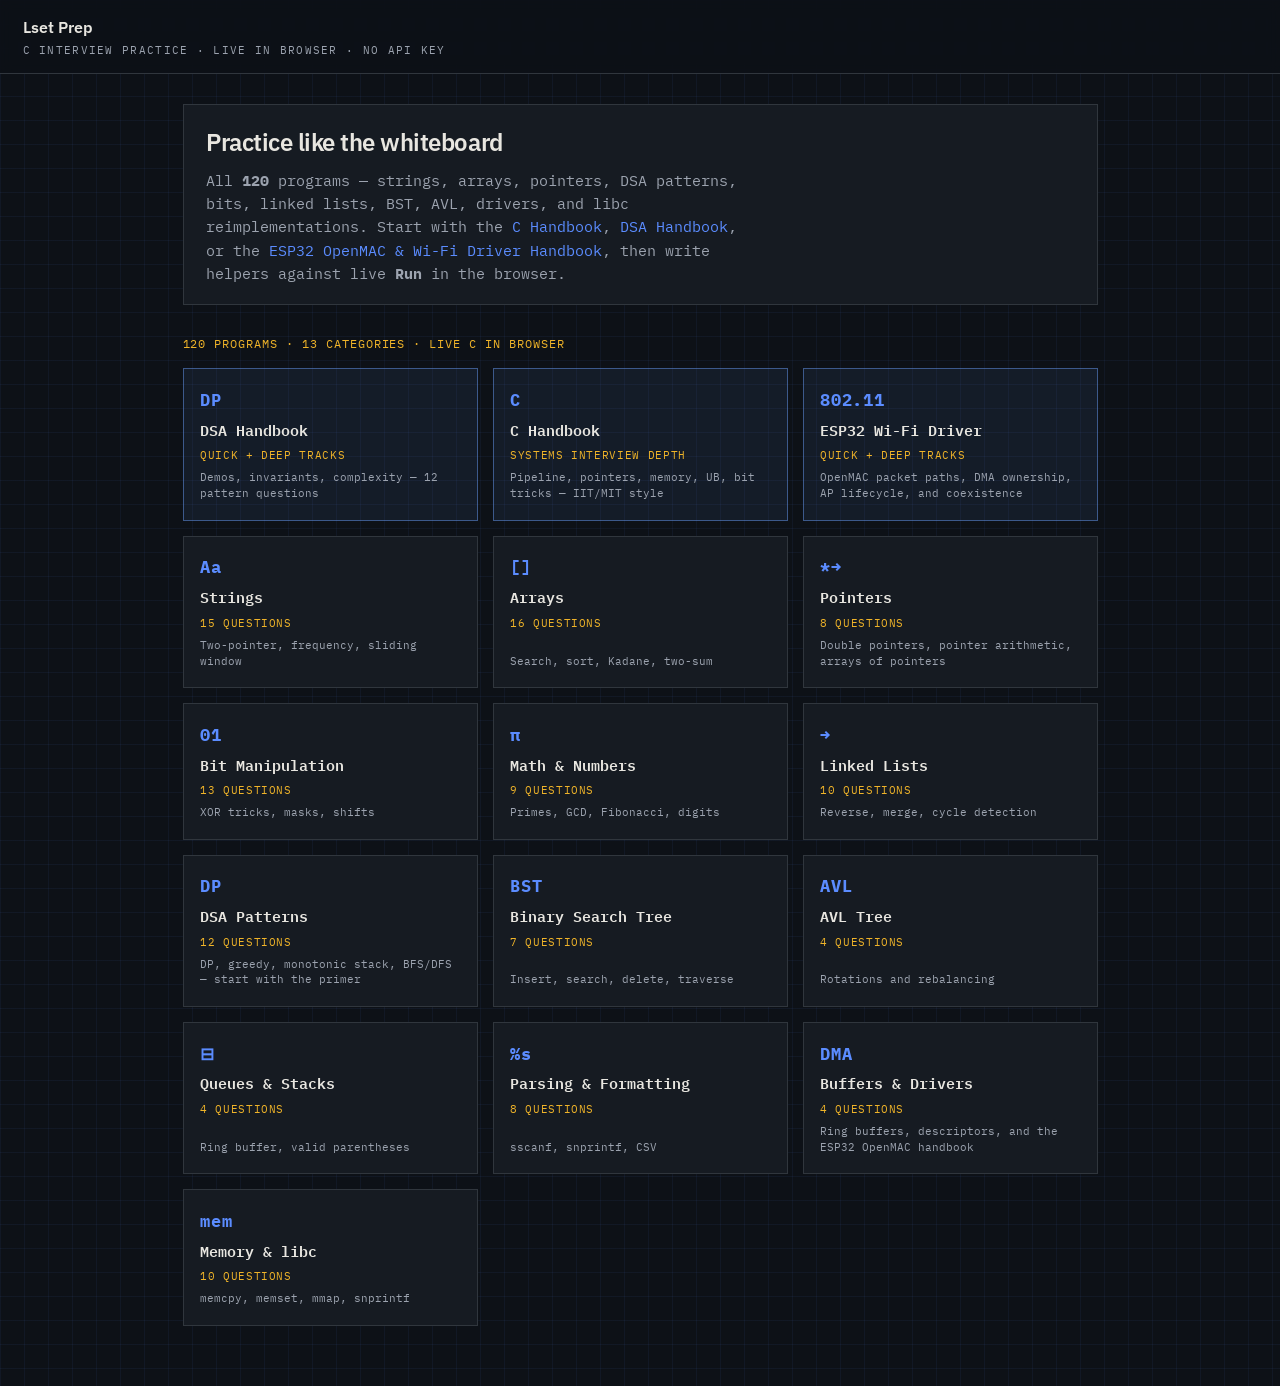
==== commit 36266de6: "Add corrected ESP32 OpenMAC Wi-Fi handbook. Turn the two rough driver drafts into a maintainable Qui" ====
--- a/index.html
+++ b/index.html
@@ -7,7 +7,7 @@
   <meta http-equiv="Pragma" content="no-cache">
   <meta http-equiv="Expires" content="0">
   <title>Lset Prep</title>
-  <link rel="stylesheet" href="css/style.css?v=38">
+  <link rel="stylesheet" href="css/style.css?v=44">
 </head>
 <body data-page="index">
   <header class="site-header">
@@ -22,8 +22,10 @@
       <h1>Practice like the whiteboard</h1>
       <p>
         All <strong>120</strong> programs — strings, arrays, pointers, DSA patterns, bits, linked lists, BST, AVL,
-        drivers, and libc reimplementations. Start with the <a href="c-guide.html">C Handbook</a> and
-        <a href="dsa-guide.html">DSA Handbook</a> (Quick + Deep tracks), then write helpers against live <strong>Run</strong> in the browser.
+        drivers, and libc reimplementations. Start with the <a href="c-guide.html">C Handbook</a>,
+        <a href="dsa-guide.html">DSA Handbook</a>, or the
+        <a href="esp32-wifi-guide.html">ESP32 OpenMAC &amp; Wi-Fi Driver Handbook</a>, then write helpers
+        against live <strong>Run</strong> in the browser.
       </p>
     </section>
 
@@ -35,6 +37,6 @@
     <div id="question-list" hidden></div>
   </main>
 
-  <script src="js/app.js?v=38"></script>
+  <script src="js/app.js?v=44"></script>
 </body>
 </html>
--- a/css/style.css
+++ b/css/style.css
@@ -7,7 +7,7 @@
   --bg-panel: #161b22;
   --bg-elevated: #1c2128;
   --text: #e8e6e0;
-  --text-muted: #6b7280;
+  --text-muted: #9ca3af;
   --green: #39d98a;
   --red: #ff6b4a;
   --blue: #5b8cff;
@@ -54,6 +54,12 @@
 
 a:hover {
   text-decoration: underline;
+}
+
+a:focus-visible,
+button:focus-visible {
+  outline: 2px solid var(--amber);
+  outline-offset: 3px;
 }
 
 .site-header {
@@ -2253,6 +2259,86 @@
   border-top: 1px solid var(--border);
 }
 
+/* DP demo: visual + live C skeleton */
+.guide-io-box {
+  margin: 1rem 0 1.5rem;
+  padding: 1rem 1.15rem;
+  border: 1px solid rgba(57, 217, 138, 0.35);
+  border-radius: 10px;
+  background: rgba(57, 217, 138, 0.06);
+}
+
+.guide-io-box .guide-diagram {
+  margin: 0.75rem 0;
+}
+
+.guide-io-box .guide-diagram pre {
+  margin: 0;
+  background: rgba(0, 0, 0, 0.25);
+  border: 1px solid var(--border);
+  border-radius: 6px;
+  padding: 0.75rem 1rem;
+  font-family: var(--mono);
+  font-size: 0.8rem;
+  line-height: 1.55;
+  overflow-x: auto;
+}
+
+.guide-viz-split {
+  display: grid;
+  grid-template-columns: minmax(0, 1fr) minmax(0, 1.15fr);
+  gap: 1rem;
+  align-items: start;
+  margin-top: 0.5rem;
+}
+
+@media (max-width: 860px) {
+  .guide-viz-split {
+    grid-template-columns: 1fr;
+  }
+}
+
+.guide-viz-code-panel {
+  min-width: 0;
+}
+
+.guide-viz-code-caption {
+  font-family: var(--sans);
+  font-size: 0.78rem;
+  color: var(--text-muted);
+  margin: 0 0 0.4rem;
+}
+
+.guide-viz-code-hint {
+  color: var(--amber);
+}
+
+.guide-code-live {
+  margin: 0;
+  min-height: 22rem;
+  max-height: 36rem;
+  overflow: auto;
+  padding: 0.85rem 1rem;
+  font-size: 0.86rem;
+  line-height: 1.55;
+}
+
+.guide-code-live .guide-code-line {
+  display: block;
+  padding: 0.18rem 0.45rem;
+  border-radius: 3px;
+  border-left: 3px solid transparent;
+  white-space: pre;
+}
+
+.guide-code-live .guide-code-line-hot {
+  background: rgba(240, 180, 41, 0.28);
+  border-left-color: var(--amber);
+  color: var(--text);
+  font-weight: 600;
+  box-shadow: inset 0 0 0 1px rgba(240, 180, 41, 0.35);
+}
+
 .guide-table-picker td:first-child {
   color: var(--text-muted);
   font-size: 0.88rem;
@@ -2897,6 +2983,404 @@
   border-color: rgba(100, 149, 237, 0.5);
   background: rgba(100, 149, 237, 0.08);
 }
+
+/* ESP32 OpenMAC handbook — responsive technical diagrams and walkthroughs */
+.wifi-guide-hero .guide-lead {
+  max-width: 48rem;
+}
+
+.wifi-guide-hero .guide-lead .guide-plain {
+  color: var(--text-muted);
+}
+
+.wifi-diagram {
+  margin: 1.25rem 0;
+  padding: 1rem;
+  border: 1px solid var(--border);
+  border-radius: 10px;
+  background:
+    linear-gradient(135deg, rgba(91, 140, 255, 0.07), transparent 55%),
+    #0a0e14;
+  overflow-x: auto;
+}
+
+.wifi-diagram figcaption {
+  margin-bottom: 0.85rem;
+  color: var(--text-muted);
+  font-family: var(--sans);
+  font-size: 0.78rem;
+}
+
+.wifi-flow,
+.wifi-topology,
+.wifi-ownership,
+.wifi-state-flow {
+  display: flex;
+  align-items: stretch;
+  gap: 0.5rem;
+}
+
+.wifi-node,
+.wifi-queue,
+.wifi-state {
+  min-width: 8.5rem;
+  padding: 0.75rem;
+  border: 1px solid var(--border);
+  border-radius: 8px;
+  background: var(--bg-panel);
+  text-align: center;
+}
+
+.wifi-node strong,
+.wifi-node span,
+.wifi-state strong,
+.wifi-state span {
+  display: block;
+}
+
+.wifi-node strong,
+.wifi-state strong {
+  color: var(--blue);
+  font-family: var(--sans);
+  font-size: 0.82rem;
+}
+
+.wifi-node span,
+.wifi-state span,
+.wifi-queue small {
+  margin-top: 0.3rem;
+  color: var(--text-muted);
+  font-family: var(--sans);
+  font-size: 0.72rem;
+}
+
+.wifi-node-hot {
+  border-color: rgba(57, 217, 138, 0.55);
+}
+
+.wifi-node-hot strong,
+.wifi-state.active strong {
+  color: var(--green);
+}
+
+.wifi-arrow {
+  align-self: center;
+  color: var(--amber);
+  flex: 0 0 auto;
+}
+
+.wifi-topology {
+  justify-content: center;
+}
+
+.wifi-topology-secondary {
+  margin-top: 1rem;
+  padding-top: 1rem;
+  border-top: 1px dashed var(--border);
+}
+
+.wifi-boundary {
+  display: grid;
+  gap: 0.35rem;
+}
+
+.wifi-layer {
+  display: flex;
+  justify-content: space-between;
+  gap: 1rem;
+  padding: 0.6rem 0.85rem;
+  border: 1px solid var(--border);
+  border-radius: 6px;
+  font-family: var(--sans);
+  font-size: 0.82rem;
+}
+
+.wifi-layer span {
+  color: var(--text-muted);
+  font-size: 0.75rem;
+}
+
+.wifi-layer-app { border-left: 4px solid var(--green); }
+.wifi-layer-stack { border-left: 4px solid var(--blue); }
+.wifi-layer-mac { border-left: 4px solid #b39ddb; }
+.wifi-layer-hal { border-left: 4px solid var(--amber); }
+.wifi-layer-rf { border-left: 4px solid var(--red); }
+
+.wifi-frame {
+  display: flex;
+  min-width: 680px;
+}
+
+.wifi-frame > span {
+  flex: var(--w);
+  min-width: 62px;
+  padding: 0.65rem 0.35rem;
+  border: 1px solid var(--border);
+  border-right: 0;
+  background: rgba(91, 140, 255, 0.1);
+  text-align: center;
+}
+
+.wifi-frame > span:first-child { border-radius: 7px 0 0 7px; }
+.wifi-frame > span:last-child { border-right: 1px solid var(--border); border-radius: 0 7px 7px 0; }
+.wifi-frame .wifi-frame-payload { background: rgba(57, 217, 138, 0.1); }
+.wifi-frame .wifi-frame-fcs { background: rgba(240, 180, 41, 0.12); }
+.wifi-frame b,
+.wifi-frame small { display: block; }
+.wifi-frame b { font-family: var(--sans); font-size: 0.72rem; }
+.wifi-frame small { margin-top: 0.2rem; color: var(--text-muted); font-size: 0.65rem; }
+
+.wifi-ring-svg {
+  display: block;
+  width: 100%;
+  min-width: 620px;
+  height: auto;
+}
+
+.wifi-ring-path {
+  fill: none;
+  stroke: var(--amber);
+  stroke-width: 2;
+  stroke-dasharray: 6 5;
+}
+
+.wifi-ring-svg marker path { fill: var(--amber); }
+.wifi-svg-card rect { fill: var(--bg-panel); stroke: var(--border); }
+.wifi-svg-card text { fill: var(--text); font-family: var(--sans); font-size: 13px; font-weight: 600; text-anchor: middle; }
+.wifi-svg-card text.sub { fill: var(--text-muted); font-family: var(--mono); font-size: 10px; font-weight: 400; }
+
+.wifi-sequence {
+  min-width: 560px;
+}
+
+.wifi-lane {
+  display: grid;
+  grid-template-columns: repeat(3, 1fr);
+  margin-bottom: 0.75rem;
+  text-align: center;
+  color: var(--blue);
+  font-family: var(--sans);
+  font-size: 0.78rem;
+}
+
+.wifi-message {
+  position: relative;
+  width: calc((var(--to) - var(--from)) * 33.333%);
+  margin-left: calc((var(--from) - 0.5) * 33.333%);
+  margin-bottom: 0.55rem;
+  border-top: 2px solid var(--amber);
+  text-align: center;
+}
+
+.wifi-message::after {
+  content: "";
+  position: absolute;
+  right: -1px;
+  top: -5px;
+  border-width: 4px 0 4px 7px;
+  border-style: solid;
+  border-color: transparent transparent transparent var(--amber);
+}
+
+.wifi-message.reverse::after {
+  left: -1px;
+  right: auto;
+  border-width: 4px 7px 4px 0;
+  border-color: transparent var(--amber) transparent transparent;
+}
+
+.wifi-message span {
+  position: relative;
+  top: 0.25rem;
+  padding: 0 0.35rem;
+  background: #0a0e14;
+  color: var(--text-muted);
+  font-family: var(--sans);
+  font-size: 0.7rem;
+}
+
+.wifi-ownership {
+  min-width: 650px;
+  align-items: center;
+}
+
+.wifi-ownership > div {
+  flex: 1;
+  padding: 0.85rem;
+  border: 1px solid var(--border);
+  border-radius: 8px;
+  text-align: center;
+  background: var(--bg-panel);
+}
+
+.wifi-ownership strong,
+.wifi-ownership span,
+.wifi-ownership em {
+  display: block;
+}
+
+.wifi-ownership strong { color: var(--green); }
+.wifi-ownership span { margin: 0.25rem 0; color: var(--text-muted); font-size: 0.72rem; }
+.wifi-ownership em { color: var(--amber); font-size: 0.68rem; }
+.wifi-ownership > span { color: var(--blue); font-size: 0.7rem; white-space: nowrap; }
+
+.wifi-timeline {
+  display: flex;
+  min-width: 720px;
+  align-items: stretch;
+}
+
+.wifi-timeline span {
+  padding: 0.65rem 0.5rem;
+  border: 1px solid var(--border);
+  border-right: 0;
+  text-align: center;
+  font-size: 0.7rem;
+}
+
+.wifi-timeline span:last-child { border-right: 1px solid var(--border); }
+.wifi-timeline .busy,
+.wifi-timeline .frozen { background: rgba(255, 107, 74, 0.16); }
+.wifi-timeline .wait { background: rgba(240, 180, 41, 0.14); }
+.wifi-timeline .slot { flex: 1; background: rgba(91, 140, 255, 0.1); }
+.wifi-timeline .tx { flex: 3; background: rgba(57, 217, 138, 0.16); }
+.wifi-timeline .ack { background: rgba(57, 217, 138, 0.3); }
+
+.wifi-state-flow {
+  min-width: 720px;
+  align-items: center;
+}
+
+.wifi-state-flow > span {
+  color: var(--text-muted);
+  font-size: 0.68rem;
+  text-align: center;
+}
+
+.wifi-state { flex: 1; }
+.wifi-state.warning { border-color: rgba(255, 107, 74, 0.6); }
+.wifi-state.warning strong { color: var(--red); }
+
+.guide-table-wrap {
+  max-width: 100%;
+  overflow-x: auto;
+}
+
+.wifi-walkthrough {
+  margin: 1.25rem 0;
+  padding: 1rem;
+  border: 1px solid rgba(91, 140, 255, 0.4);
+  border-radius: 10px;
+  background: rgba(91, 140, 255, 0.05);
+}
+
+.wifi-walk-toolbar {
+  display: flex;
+  align-items: center;
+  gap: 0.5rem;
+  margin-bottom: 0.8rem;
+}
+
+.wifi-walk-count {
+  min-width: 4rem;
+  color: var(--text-muted);
+  font-size: 0.72rem;
+  text-align: center;
+}
+
+.wifi-walk-stages {
+  display: grid;
+  grid-template-columns: repeat(6, minmax(105px, 1fr));
+  gap: 0.35rem;
+  overflow-x: auto;
+  padding-bottom: 0.35rem;
+}
+
+.wifi-walk-stage {
+  padding: 0.65rem 0.45rem;
+  border: 1px solid var(--border);
+  border-radius: 6px;
+  background: var(--bg-panel);
+  color: var(--text-muted);
+  cursor: pointer;
+  font-family: var(--sans);
+  font-size: 0.72rem;
+}
+
+.wifi-walk-stage span {
+  display: block;
+  width: 1.35rem;
+  height: 1.35rem;
+  margin: 0 auto 0.3rem;
+  border-radius: 50%;
+  background: rgba(91, 140, 255, 0.15);
+  line-height: 1.35rem;
+}
+
+.wifi-walk-stage.is-active {
+  border-color: var(--green);
+  background: rgba(57, 217, 138, 0.12);
+  color: var(--text);
+}
+
+.wifi-walk-detail {
+  margin-top: 0.8rem;
+  padding: 0.85rem;
+  border-left: 3px solid var(--green);
+  background: rgba(0, 0, 0, 0.18);
+}
+
+.wifi-walk-detail h4 {
+  margin: 0 0 0.6rem;
+  color: var(--green);
+}
+
+.wifi-walk-detail dl {
+  display: grid;
+  grid-template-columns: repeat(2, 1fr);
+  gap: 0.6rem;
+  margin: 0;
+}
+
+.wifi-walk-detail dl > div {
+  display: grid;
+  grid-template-columns: 4rem 1fr;
+  gap: 0.4rem;
+}
+
+.wifi-walk-detail dt {
+  color: var(--amber);
+  font-size: 0.7rem;
+  text-transform: uppercase;
+}
+
+.wifi-walk-detail dd {
+  margin: 0;
+  font-family: var(--sans);
+  font-size: 0.8rem;
+}
+
+@media (max-width: 700px) {
+  .wifi-flow,
+  .wifi-topology,
+  .wifi-state-flow {
+    min-width: 0;
+    flex-direction: column;
+  }
+
+  .wifi-arrow {
+    transform: rotate(90deg);
+  }
+
+  .wifi-layer {
+    flex-direction: column;
+    gap: 0.15rem;
+  }
+
+  .wifi-walk-detail dl {
+    grid-template-columns: 1fr;
+  }
+}
 .spec-section-prereq {
   border-left: 3px solid #6495ed;
   padding-left: 0.85rem;
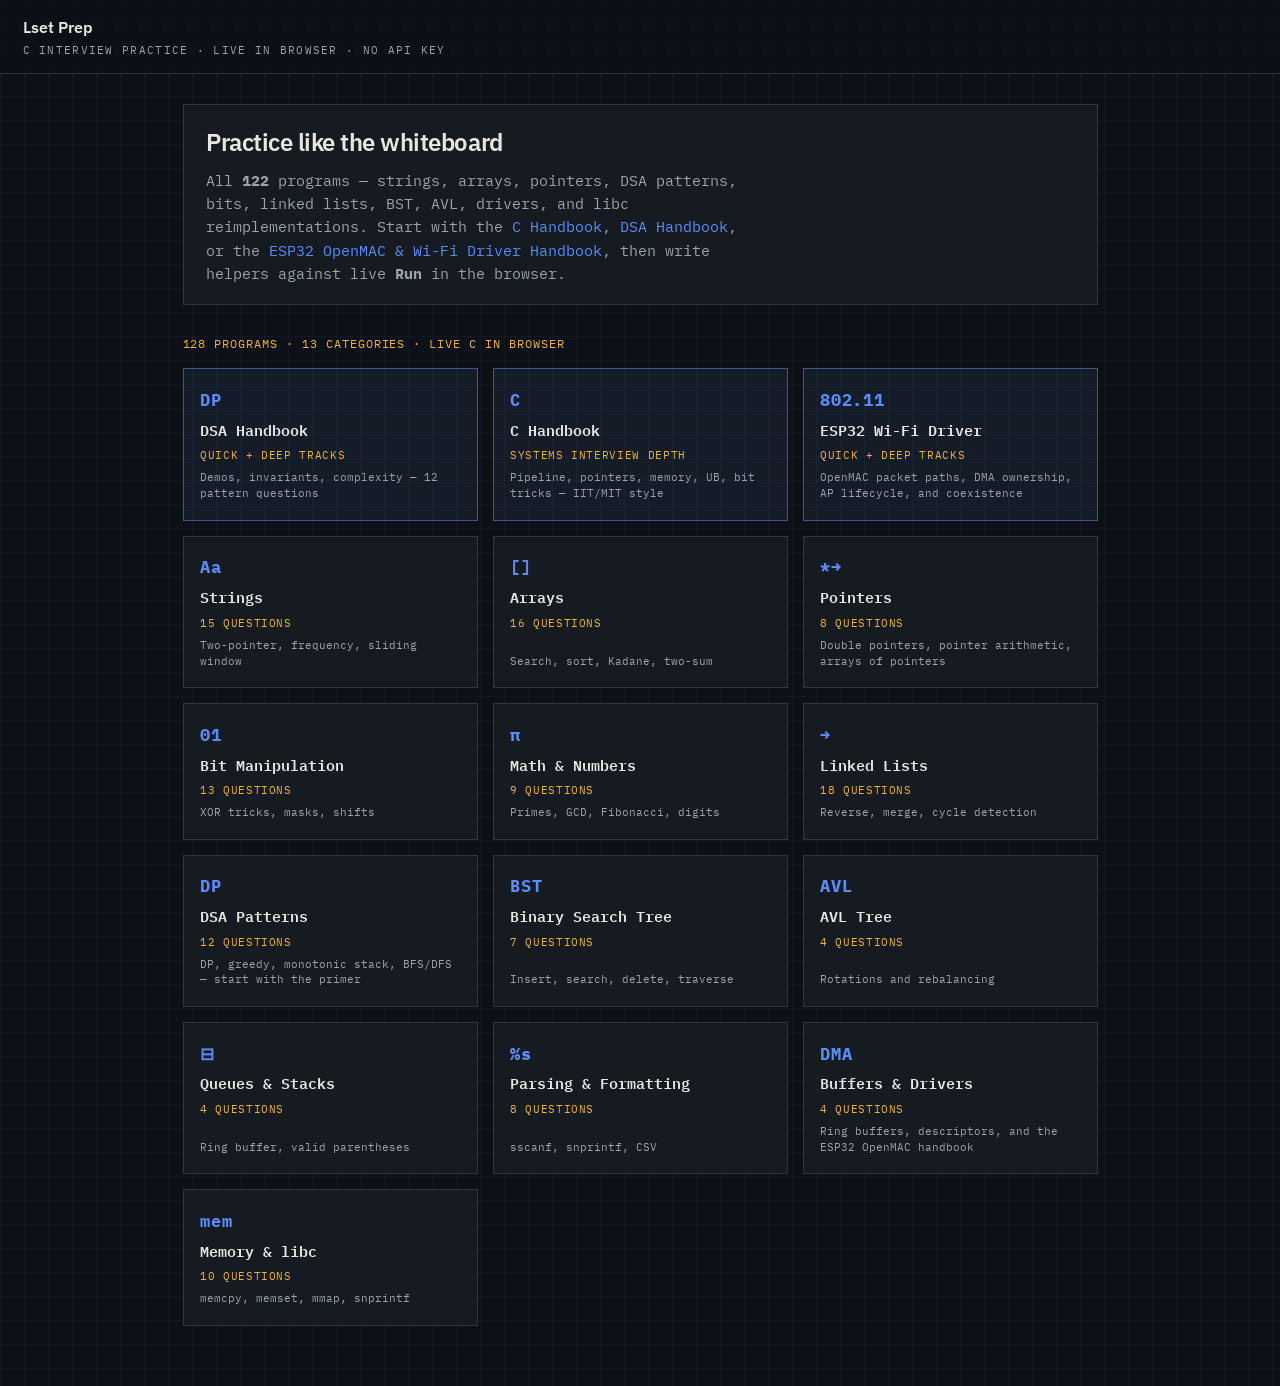
==== commit e899b549: "Expand linked-list track with advanced C interview variants. Alternate Node*/Node** and stack/heap n" ====
--- a/index.html
+++ b/index.html
@@ -7,7 +7,7 @@
   <meta http-equiv="Pragma" content="no-cache">
   <meta http-equiv="Expires" content="0">
   <title>Lset Prep</title>
-  <link rel="stylesheet" href="css/style.css?v=44">
+  <link rel="stylesheet" href="css/style.css?v=47">
 </head>
 <body data-page="index">
   <header class="site-header">
@@ -21,7 +21,7 @@
     <section class="landing-intro">
       <h1>Practice like the whiteboard</h1>
       <p>
-        All <strong>120</strong> programs — strings, arrays, pointers, DSA patterns, bits, linked lists, BST, AVL,
+        All <strong>122</strong> programs — strings, arrays, pointers, DSA patterns, bits, linked lists, BST, AVL,
         drivers, and libc reimplementations. Start with the <a href="c-guide.html">C Handbook</a>,
         <a href="dsa-guide.html">DSA Handbook</a>, or the
         <a href="esp32-wifi-guide.html">ESP32 OpenMAC &amp; Wi-Fi Driver Handbook</a>, then write helpers
@@ -37,6 +37,6 @@
     <div id="question-list" hidden></div>
   </main>
 
-  <script src="js/app.js?v=44"></script>
+  <script src="js/app.js?v=47"></script>
 </body>
 </html>
--- a/css/style.css
+++ b/css/style.css
@@ -252,6 +252,48 @@
   border-bottom: 1px solid var(--border);
 }
 
+.list-type-filter {
+  display: flex;
+  flex-wrap: wrap;
+  gap: 0.4rem;
+}
+
+.list-type-filter-btn {
+  appearance: none;
+  border: 1px solid var(--border);
+  border-radius: 999px;
+  background: var(--bg-panel);
+  color: var(--text-muted);
+  padding: 0.35rem 0.7rem;
+  font: 600 0.7rem/1 var(--sans);
+  cursor: pointer;
+}
+
+.list-type-filter-btn span {
+  color: var(--amber);
+  margin-left: 0.2rem;
+}
+
+.list-type-filter-btn:hover,
+.list-type-filter-btn:focus-visible {
+  border-color: var(--blue);
+  color: var(--text);
+}
+
+.list-type-filter-btn[aria-pressed="true"] {
+  border-color: var(--blue);
+  background: rgba(91, 140, 255, 0.14);
+  color: var(--blue);
+}
+
+.list-filter-empty {
+  margin: 0;
+  padding: 1rem;
+  border: 1px dashed var(--border);
+  color: var(--text-muted);
+  text-align: center;
+}
+
 .section-cards {
   display: grid;
   gap: 0.75rem;
@@ -306,7 +348,7 @@
 
 .practice-layout {
   display: grid;
-  grid-template-columns: minmax(280px, 42%) 1fr;
+  grid-template-columns: minmax(300px, 30vw) minmax(0, 1fr);
   min-height: calc(100vh - 57px);
 }
 
@@ -326,6 +368,7 @@
 .work-pane {
   display: flex;
   flex-direction: column;
+  min-width: 0;
   min-height: calc(100vh - 57px);
 }
 
@@ -500,7 +543,9 @@
 }
 
 #pointer-tape {
-  padding: 0.75rem 1rem 0;
+  width: 100%;
+  min-width: 0;
+  padding: 0.75rem clamp(0.5rem, 1.2vw, 1rem) 0;
 }
 
 #pointer-tape[hidden] {
@@ -554,6 +599,7 @@
 
 .viz-body {
   padding: 0.75rem;
+  min-width: 0;
 }
 
 .viz-split {
@@ -561,6 +607,7 @@
   grid-template-columns: minmax(200px, 42%) 1fr;
   gap: 0.75rem;
   align-items: start;
+  min-width: 0;
 }
 
 .viz-split-single {
@@ -576,6 +623,7 @@
 .viz-code-rail {
   border: 1px solid var(--border);
   background: #0a0e14;
+  min-width: 0;
   overflow: hidden;
 }
 
@@ -1123,6 +1171,53 @@
   font-size: 1rem;
   font-weight: 700;
   padding: 0 0.1rem;
+}
+
+.viz-dll-canvas {
+  flex-wrap: nowrap;
+  overflow-x: auto;
+  padding: 0.6rem 0.25rem;
+}
+
+.viz-dll-node {
+  min-width: 4.8rem;
+  flex: 0 0 auto;
+}
+
+.viz-dll-edge {
+  display: flex;
+  flex: 0 0 auto;
+  flex-direction: column;
+  align-items: center;
+  gap: 0.15rem;
+  color: var(--blue);
+  font: 600 0.54rem/1 var(--mono);
+}
+
+.viz-dll-end {
+  display: flex;
+  flex: 0 0 auto;
+  flex-direction: column;
+  align-items: center;
+  gap: 0.2rem;
+  color: var(--text-muted);
+  font: 700 0.62rem/1 var(--mono);
+}
+
+.viz-dll-end span {
+  color: var(--amber);
+  font-size: 0.55rem;
+}
+
+.viz-dll-detached {
+  opacity: 0.8;
+}
+
+.viz-dll-empty {
+  padding: 0.65rem;
+  border: 1px dashed var(--border);
+  color: var(--text-muted);
+  font-size: 0.7rem;
 }
 
 .viz-ll-merge-out {
@@ -1760,6 +1855,44 @@
   grid-template-columns: minmax(320px, 1.1fr) minmax(300px, 1fr);
 }
 
+.viz-list-studio-grid {
+  grid-template-columns:
+    minmax(240px, 0.8fr)
+    minmax(145px, 0.45fr)
+    minmax(360px, 1.75fr);
+  align-items: stretch;
+}
+
+.viz-list-studio-grid > .viz-stack-pane,
+.viz-list-studio-grid > .viz-mem-pane {
+  max-height: none;
+  overflow: visible;
+}
+
+.viz-list-heap-pane {
+  min-width: 0;
+}
+
+body[data-page="question"] #pointer-tape .viz-studio {
+  display: flex;
+  flex-direction: column;
+  min-height: clamp(30rem, calc(100vh - 13rem), 46rem);
+}
+
+body[data-page="question"] #pointer-tape .viz-body {
+  display: flex;
+  flex: 1;
+}
+
+body[data-page="question"] #pointer-tape .viz-split {
+  flex: 1;
+  width: 100%;
+}
+
+body[data-page="question"] #pointer-tape .studio-code-rail {
+  max-height: none;
+}
+
 .studio-code-rail {
   max-height: 65vh;
   overflow: auto;
@@ -1786,11 +1919,43 @@
   overflow: auto;
 }
 
+@media (max-width: 1200px) and (min-width: 901px) {
+  .viz-list-studio-grid {
+    grid-template-columns: minmax(240px, 1fr) minmax(160px, 0.55fr);
+  }
+
+  .viz-list-heap-pane {
+    grid-column: 1 / -1;
+  }
+}
+
+@media (max-width: 1600px) and (min-width: 901px) {
+  body[data-page="question"] .viz-list-studio-grid {
+    grid-template-columns: minmax(240px, 1fr) minmax(160px, 0.55fr);
+  }
+
+  body[data-page="question"] .viz-list-heap-pane {
+    grid-column: 1 / -1;
+  }
+}
+
 @media (max-width: 900px) {
   .studio-split {
     grid-template-columns: 1fr;
   }
 
+  .viz-list-studio-grid {
+    grid-template-columns: 1fr;
+  }
+
+  body[data-page="question"] #pointer-tape .viz-studio {
+    min-height: 0;
+  }
+
+  body[data-page="question"] #pointer-tape .viz-body {
+    display: block;
+  }
+
   .studio-code-rail {
     max-height: 40vh;
   }
@@ -1802,6 +1967,27 @@
   .viz-stack-pane,
   .viz-mem-pane {
     max-height: 35vh;
+  }
+
+  .viz-list-studio-grid > .viz-stack-pane,
+  .viz-list-studio-grid > .viz-mem-pane {
+    max-height: none;
+    overflow: visible;
+  }
+}
+
+@media (max-width: 600px) {
+  #pointer-tape {
+    padding-inline: 0.35rem;
+  }
+
+  .viz-body {
+    padding: 0.5rem;
+  }
+
+  .viz-dll-canvas {
+    overflow-x: auto;
+    overscroll-behavior-inline: contain;
   }
 }
 
@@ -3267,44 +3453,177 @@
 }
 
 .wifi-walkthrough {
+  position: relative;
   margin: 1.25rem 0;
-  padding: 1rem;
+  min-height: 25rem;
+  padding: 1.15rem;
   border: 1px solid rgba(91, 140, 255, 0.4);
-  border-radius: 10px;
-  background: rgba(91, 140, 255, 0.05);
-}
-
-.wifi-walk-toolbar {
-  display: flex;
-  align-items: center;
+  border-radius: 12px;
+  background:
+    radial-gradient(circle at 85% 10%, rgba(91, 140, 255, 0.14), transparent 32%),
+    linear-gradient(145deg, rgba(57, 217, 138, 0.05), transparent 55%),
+    #0a0e14;
+  overflow: hidden;
+}
+
+.wifi-walk-head {
+  display: flex;
+  align-items: center;
+  justify-content: space-between;
   gap: 0.5rem;
-  margin-bottom: 0.8rem;
+  margin-bottom: 1rem;
+}
+
+.wifi-walk-head > div {
+  display: flex;
+  flex-direction: column;
+  gap: 0.15rem;
+}
+
+.wifi-walk-kicker {
+  color: var(--blue);
+  font-family: var(--sans);
+  font-size: 0.72rem;
+  font-weight: 700;
+  letter-spacing: 0.08em;
+  text-transform: uppercase;
 }
 
 .wifi-walk-count {
-  min-width: 4rem;
-  color: var(--text-muted);
-  font-size: 0.72rem;
-  text-align: center;
+  color: var(--text-muted);
+  font-family: var(--mono);
+  font-size: 0.7rem;
+}
+
+.wifi-callflow {
+  margin-bottom: 1rem;
+  padding: 0.65rem;
+  border: 1px solid rgba(91, 140, 255, 0.25);
+  border-radius: 9px;
+  background:
+    linear-gradient(rgba(91, 140, 255, 0.025) 1px, transparent 1px),
+    linear-gradient(90deg, rgba(91, 140, 255, 0.025) 1px, transparent 1px),
+    rgba(0, 0, 0, 0.24);
+  background-size: 22px 22px;
+  overflow-x: auto;
+}
+
+.wifi-callflow svg {
+  display: block;
+  width: 100%;
+  min-width: 900px;
+  height: auto;
+}
+
+.wifi-seq-actor rect {
+  fill: var(--bg-panel);
+  stroke: rgba(91, 140, 255, 0.55);
+  stroke-width: 1.5;
+}
+
+.wifi-seq-actor text {
+  fill: var(--text);
+  font-family: var(--sans);
+  font-size: 12px;
+  font-weight: 700;
+  text-anchor: middle;
+}
+
+.wifi-seq-actor line {
+  stroke: rgba(156, 163, 175, 0.38);
+  stroke-width: 1.2;
+  stroke-dasharray: 5 5;
+}
+
+.wifi-seq-event line,
+.wifi-seq-event path {
+  fill: none;
+  stroke: rgba(156, 163, 175, 0.62);
+  stroke-width: 1.5;
+  transition:
+    stroke 240ms ease,
+    stroke-width 240ms ease,
+    opacity 240ms ease;
+}
+
+.wifi-callflow marker path {
+  fill: var(--text-muted);
+}
+
+.wifi-callflow .wifi-seq-marker-active path {
+  fill: var(--green);
+}
+
+.wifi-seq-call {
+  fill: var(--text-muted);
+  font-family: var(--mono);
+  font-size: 10px;
+  transition: fill 240ms ease;
+}
+
+.wifi-seq-ref {
+  fill: #778195;
+  font-family: var(--sans);
+  font-size: 9px;
+  transition: fill 240ms ease;
+}
+
+.wifi-seq-event.is-complete line,
+.wifi-seq-event.is-complete path {
+  stroke: rgba(91, 140, 255, 0.72);
+}
+
+.wifi-seq-event.is-complete .wifi-seq-call {
+  fill: #a9c0ff;
+}
+
+.wifi-seq-event.is-active line,
+.wifi-seq-event.is-active path {
+  stroke: var(--green);
+  stroke-width: 3;
+  filter: drop-shadow(0 0 5px rgba(57, 217, 138, 0.55));
+  stroke-dasharray: 8 4;
+  animation: wifi-seq-flow 850ms linear infinite;
+}
+
+.wifi-seq-event.is-active .wifi-seq-call {
+  fill: var(--green);
+  font-size: 11px;
+  font-weight: 700;
+}
+
+.wifi-seq-event.is-active .wifi-seq-ref {
+  fill: var(--amber);
+}
+
+@keyframes wifi-seq-flow {
+  to { stroke-dashoffset: -12; }
 }
 
 .wifi-walk-stages {
   display: grid;
   grid-template-columns: repeat(6, minmax(105px, 1fr));
-  gap: 0.35rem;
+  gap: 0.5rem;
   overflow-x: auto;
-  padding-bottom: 0.35rem;
+  padding: 0.2rem 0.1rem 0.55rem;
 }
 
 .wifi-walk-stage {
-  padding: 0.65rem 0.45rem;
-  border: 1px solid var(--border);
-  border-radius: 6px;
+  position: relative;
+  min-height: 5rem;
+  padding: 0.7rem 0.5rem;
+  border: 1px solid var(--border);
+  border-radius: 8px;
   background: var(--bg-panel);
   color: var(--text-muted);
   cursor: pointer;
   font-family: var(--sans);
   font-size: 0.72rem;
+  transition:
+    transform 220ms ease,
+    border-color 220ms ease,
+    background 220ms ease,
+    box-shadow 220ms ease;
 }
 
 .wifi-walk-stage span {
@@ -3317,22 +3636,68 @@
   line-height: 1.35rem;
 }
 
+.wifi-walk-stage.is-complete {
+  border-color: rgba(91, 140, 255, 0.48);
+  color: var(--text);
+}
+
+.wifi-walk-stage.is-complete span {
+  background: rgba(91, 140, 255, 0.35);
+}
+
 .wifi-walk-stage.is-active {
   border-color: var(--green);
-  background: rgba(57, 217, 138, 0.12);
+  background: rgba(57, 217, 138, 0.16);
   color: var(--text);
+  transform: translateY(-3px);
+  box-shadow: 0 8px 24px rgba(57, 217, 138, 0.13);
+}
+
+.wifi-walk-stage.is-active span {
+  background: var(--green);
+  color: #07110c;
+  font-weight: 800;
 }
 
 .wifi-walk-detail {
-  margin-top: 0.8rem;
-  padding: 0.85rem;
-  border-left: 3px solid var(--green);
-  background: rgba(0, 0, 0, 0.18);
+  min-height: 14rem;
+  margin-top: 0.9rem;
+  padding: 1rem 1.1rem;
+  border: 1px solid rgba(57, 217, 138, 0.35);
+  border-left: 4px solid var(--green);
+  border-radius: 8px;
+  background: rgba(0, 0, 0, 0.28);
+  animation: wifi-detail-in 280ms ease-out;
+}
+
+@keyframes wifi-detail-in {
+  from { opacity: 0.35; transform: translateY(5px); }
+  to { opacity: 1; transform: translateY(0); }
+}
+
+.wifi-walk-detail-title {
+  display: flex;
+  align-items: center;
+  gap: 0.65rem;
+  margin-bottom: 0.75rem;
+}
+
+.wifi-walk-detail-title > span {
+  display: grid;
+  width: 2rem;
+  height: 2rem;
+  border: 1px solid rgba(57, 217, 138, 0.5);
+  border-radius: 50%;
+  color: var(--green);
+  font-family: var(--mono);
+  font-size: 0.72rem;
+  place-items: center;
 }
 
 .wifi-walk-detail h4 {
-  margin: 0 0 0.6rem;
+  margin: 0;
   color: var(--green);
+  font-size: 1.05rem;
 }
 
 .wifi-walk-detail dl {
@@ -3344,8 +3709,12 @@
 
 .wifi-walk-detail dl > div {
   display: grid;
-  grid-template-columns: 4rem 1fr;
-  gap: 0.4rem;
+  grid-template-columns: 4.5rem 1fr;
+  gap: 0.55rem;
+  padding: 0.55rem 0.65rem;
+  border: 1px solid rgba(255, 255, 255, 0.06);
+  border-radius: 6px;
+  background: rgba(255, 255, 255, 0.025);
 }
 
 .wifi-walk-detail dt {
@@ -3358,6 +3727,93 @@
   margin: 0;
   font-family: var(--sans);
   font-size: 0.8rem;
+}
+
+.wifi-walk-source {
+  display: grid;
+  grid-template-columns: 5.5rem minmax(0, 1fr) auto;
+  align-items: center;
+  gap: 0.6rem;
+  margin-top: 0.75rem;
+  padding: 0.55rem 0.65rem;
+  border: 1px solid rgba(91, 140, 255, 0.24);
+  border-radius: 6px;
+  background: rgba(91, 140, 255, 0.06);
+  font-size: 0.72rem;
+}
+
+.wifi-walk-source strong {
+  color: var(--blue);
+  font-family: var(--sans);
+  text-transform: uppercase;
+}
+
+.wifi-walk-source code {
+  min-width: 0;
+  overflow-wrap: anywhere;
+}
+
+.wifi-walk-source span {
+  color: var(--text-muted);
+  font-family: var(--mono);
+  font-size: 0.66rem;
+  white-space: nowrap;
+}
+
+.wifi-walk-why {
+  display: grid;
+  grid-template-columns: 8.5rem 1fr;
+  gap: 0.7rem;
+  margin: 0.85rem 0 0;
+  padding-top: 0.8rem;
+  border-top: 1px dashed rgba(240, 180, 41, 0.35);
+  color: var(--text-muted);
+  font-family: var(--sans);
+  font-size: 0.8rem;
+  line-height: 1.55;
+}
+
+.wifi-walk-why strong {
+  color: var(--amber);
+  font-size: 0.7rem;
+  letter-spacing: 0.04em;
+  text-transform: uppercase;
+}
+
+.wifi-walk-progress {
+  position: absolute;
+  right: 0;
+  bottom: 0;
+  left: 0;
+  height: 3px;
+  background: rgba(255, 255, 255, 0.05);
+}
+
+.wifi-walk-progress span {
+  display: block;
+  width: 0;
+  height: 100%;
+  background: linear-gradient(90deg, var(--blue), var(--green));
+}
+
+.wifi-walk-progress span.is-running {
+  animation: wifi-flow-progress 5.2s linear forwards;
+}
+
+@keyframes wifi-flow-progress {
+  from { width: 0; }
+  to { width: 100%; }
+}
+
+@media (prefers-reduced-motion: reduce) {
+  .wifi-walk-stage,
+  .wifi-walk-detail,
+  .wifi-walk-progress span,
+  .wifi-seq-event.is-active line,
+  .wifi-seq-event.is-active path {
+    animation: none !important;
+    transition: none !important;
+  }
 }
 
 @media (max-width: 700px) {
@@ -3379,6 +3835,24 @@
 
   .wifi-walk-detail dl {
     grid-template-columns: 1fr;
+  }
+
+  .wifi-walkthrough {
+    min-height: 32rem;
+  }
+
+  .wifi-walk-why {
+    grid-template-columns: 1fr;
+    gap: 0.25rem;
+  }
+
+  .wifi-walk-source {
+    grid-template-columns: 1fr;
+    gap: 0.25rem;
+  }
+
+  .wifi-walk-source span {
+    white-space: normal;
   }
 }
 .spec-section-prereq {
